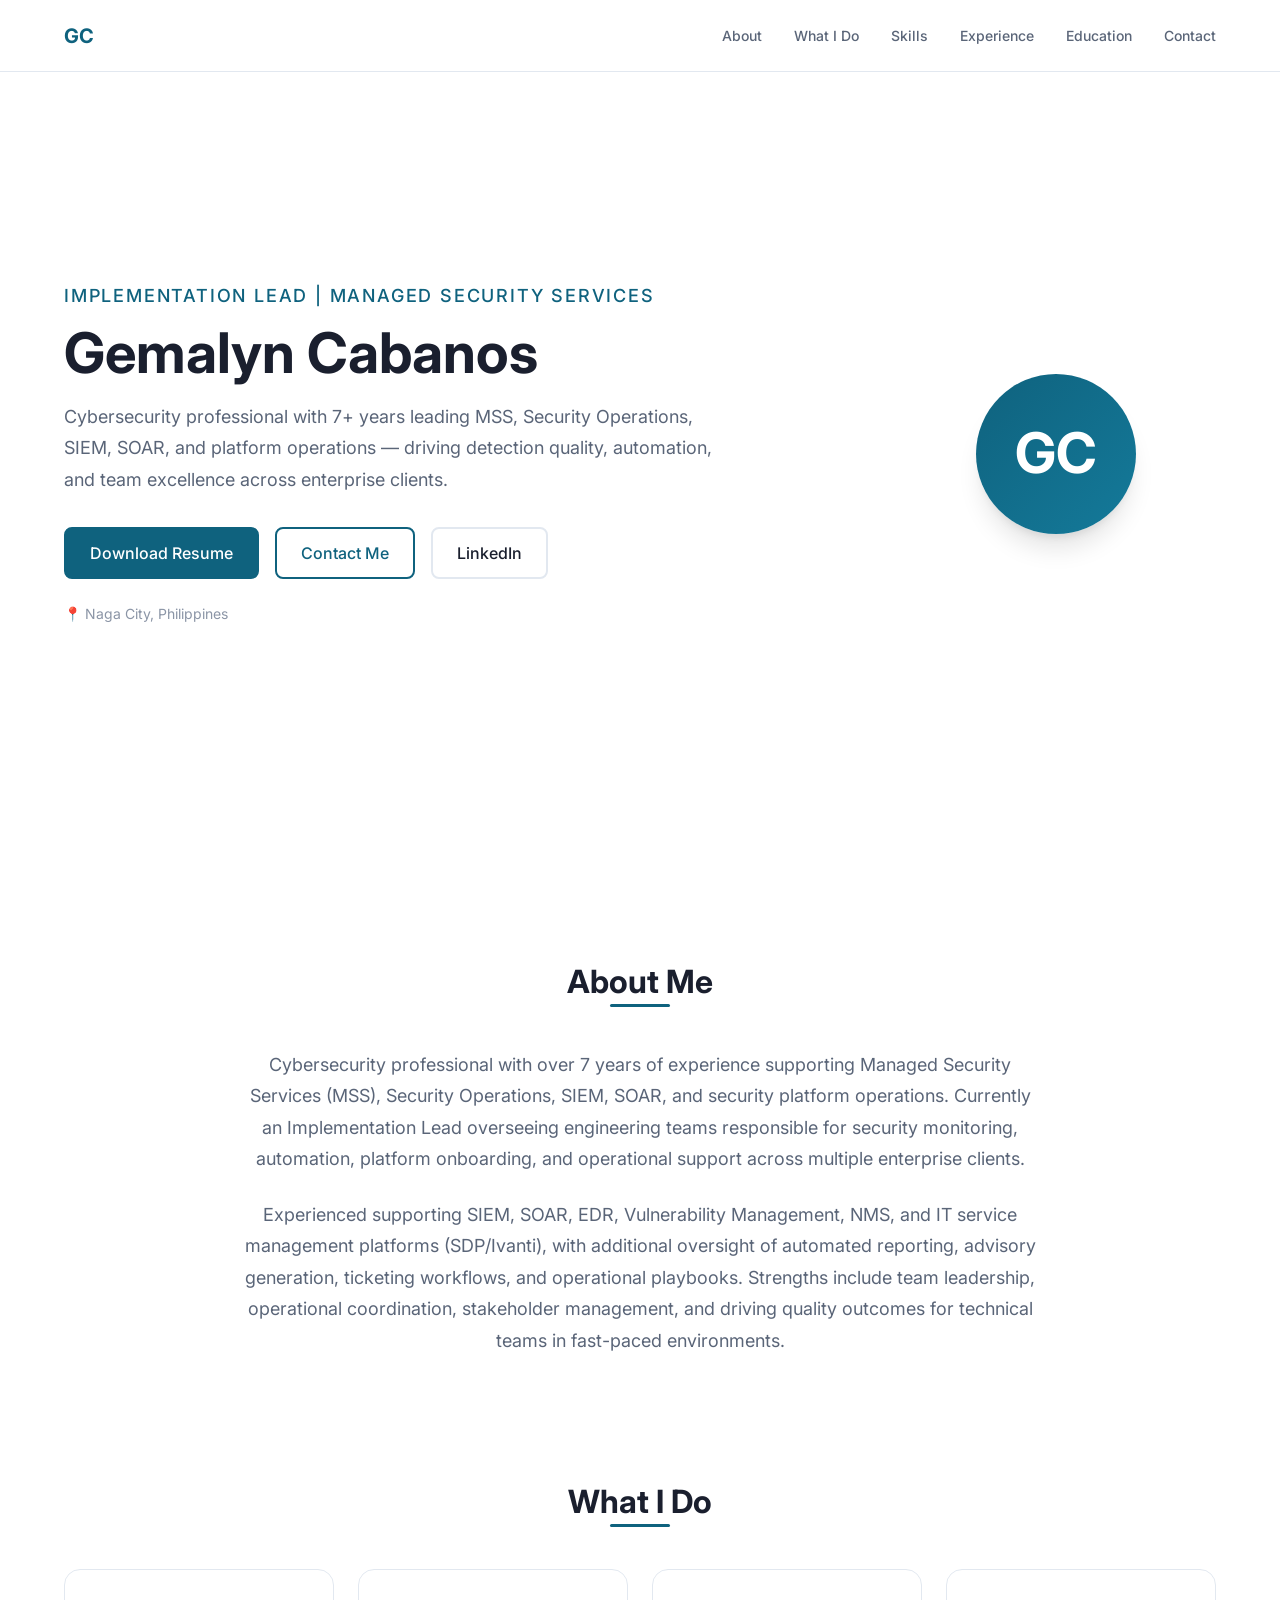
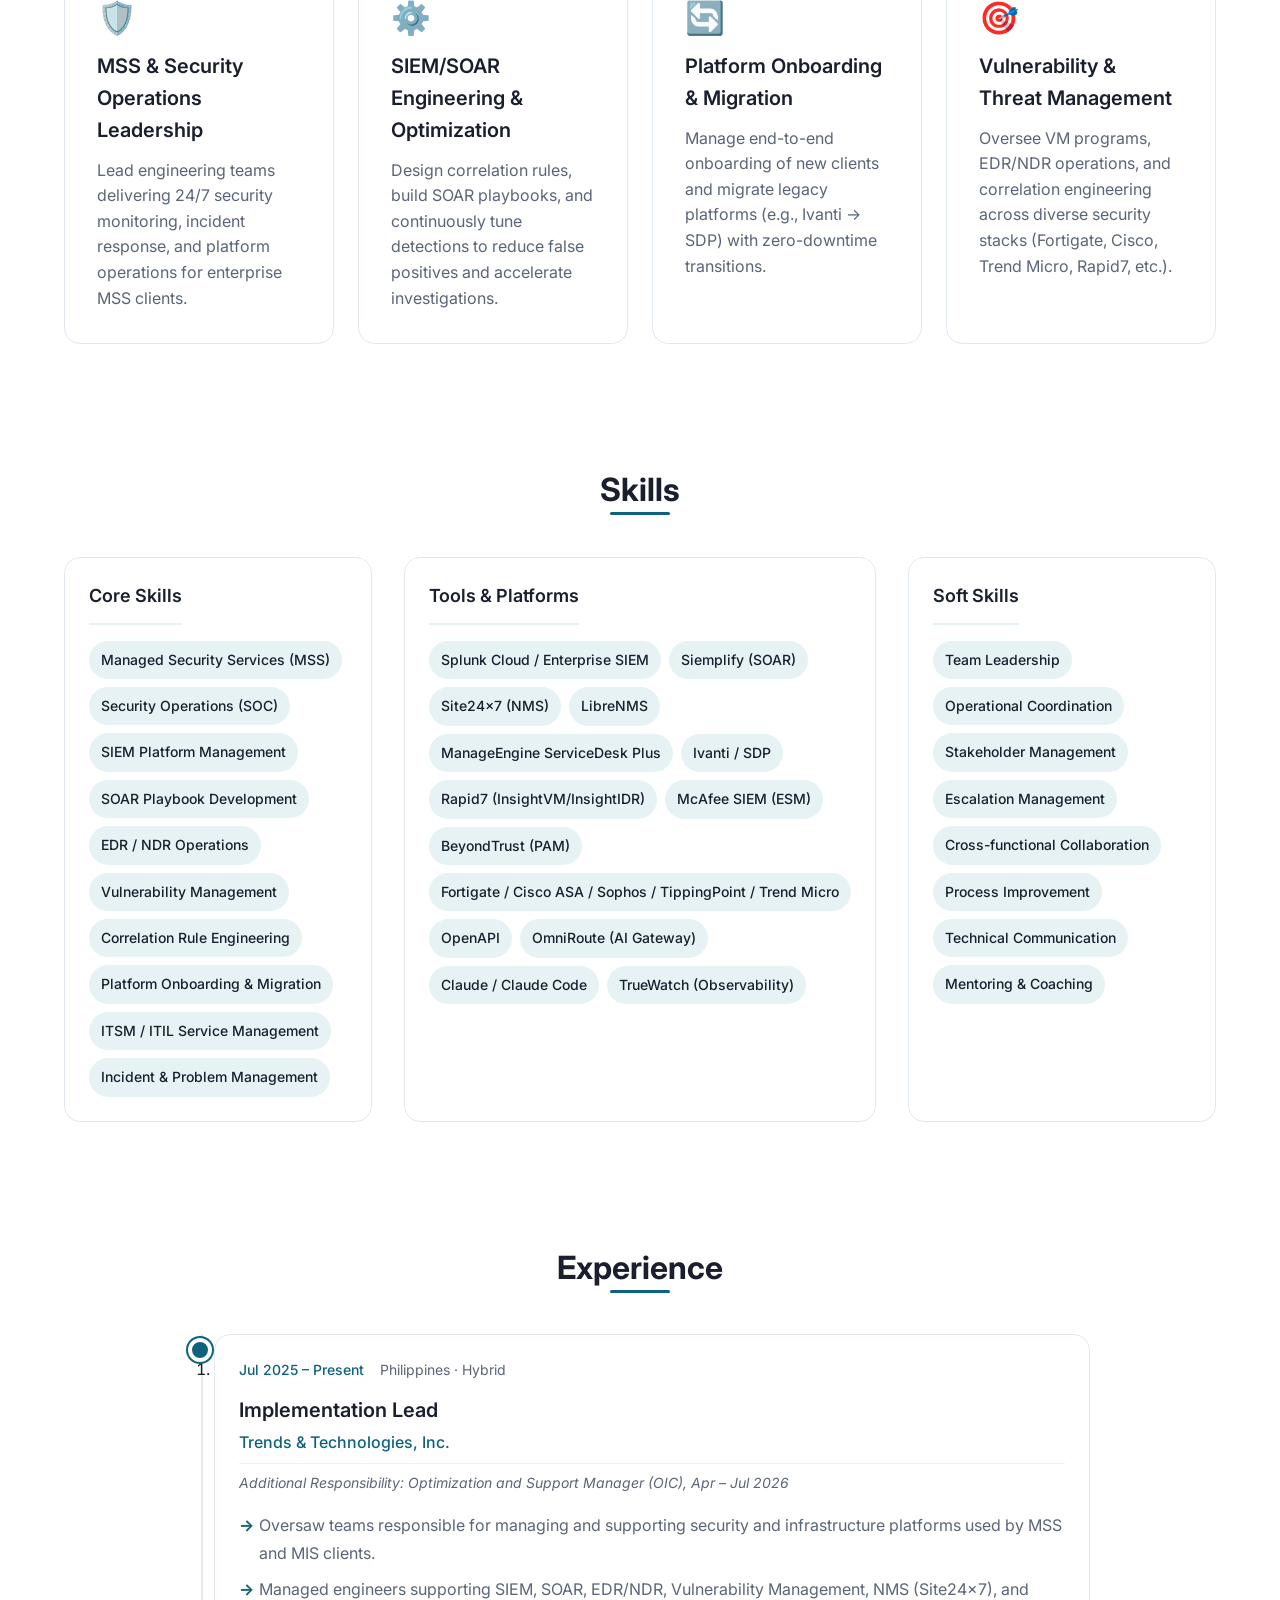
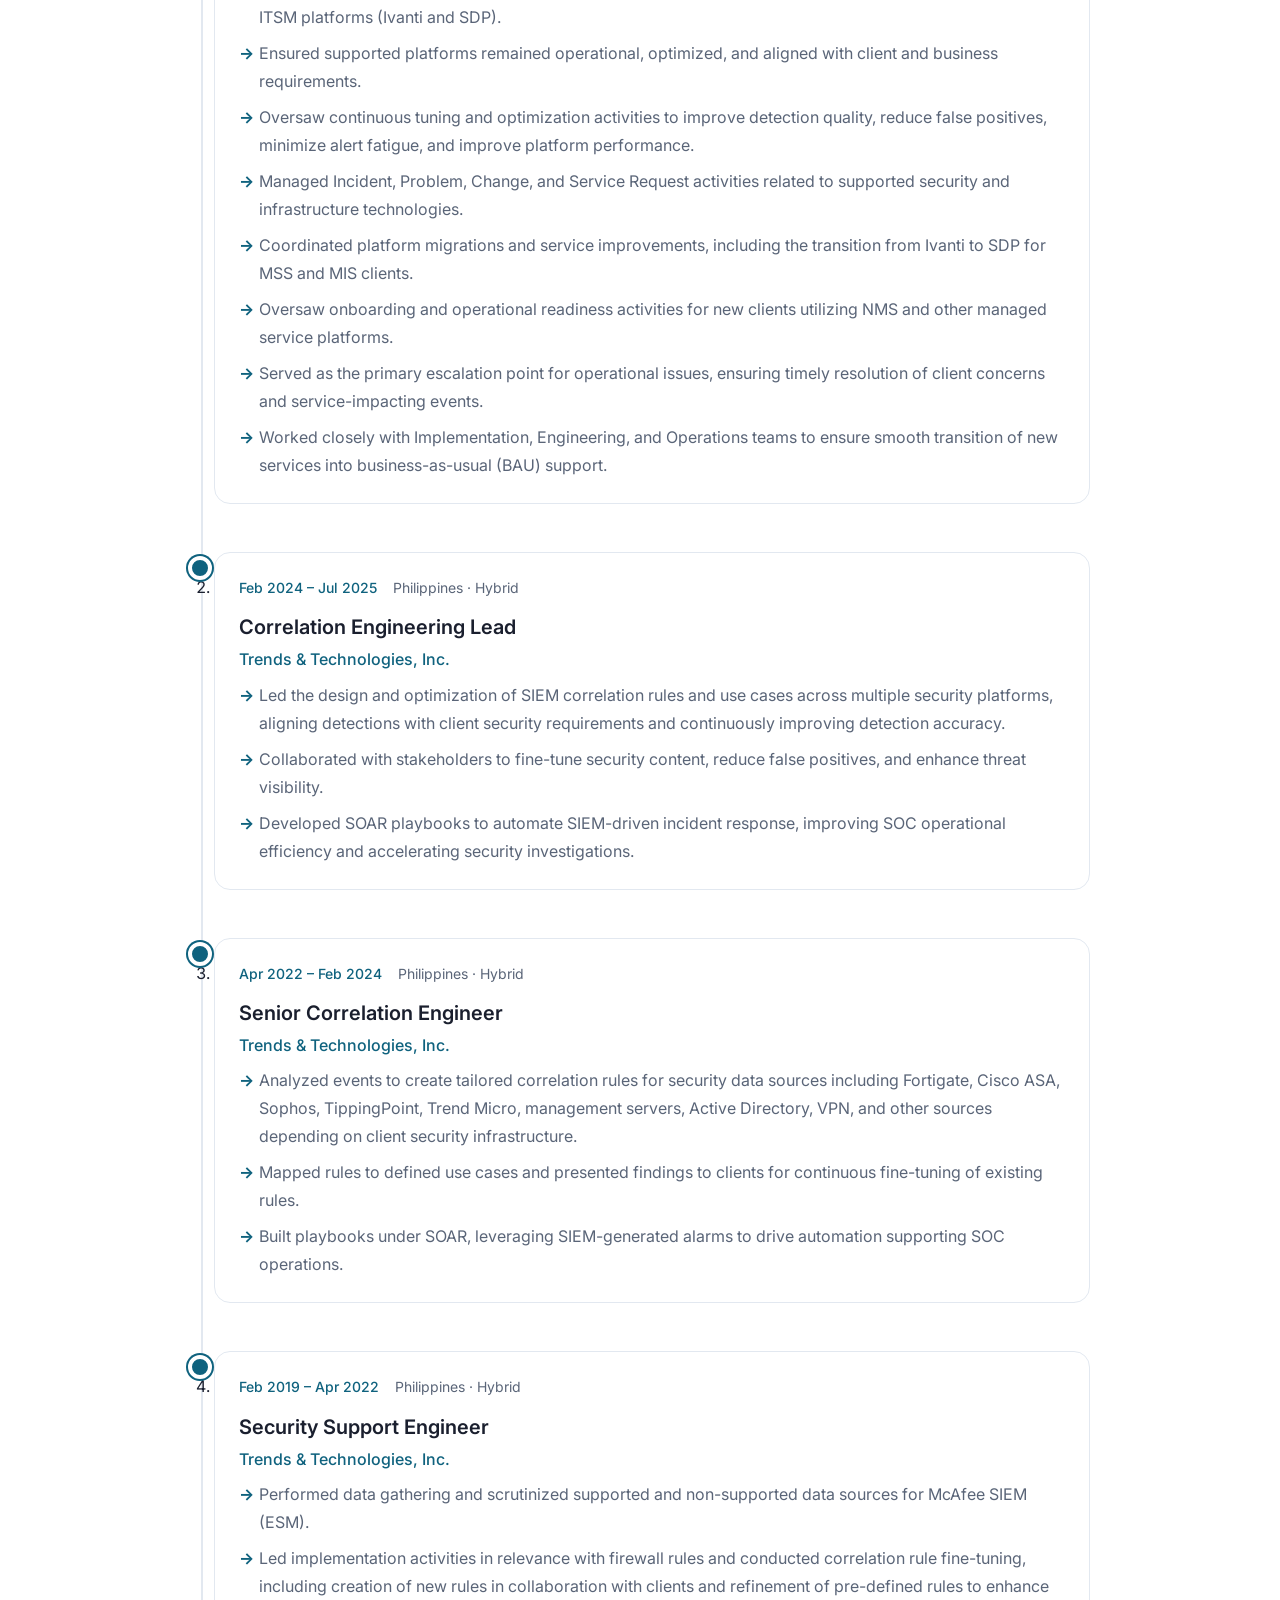
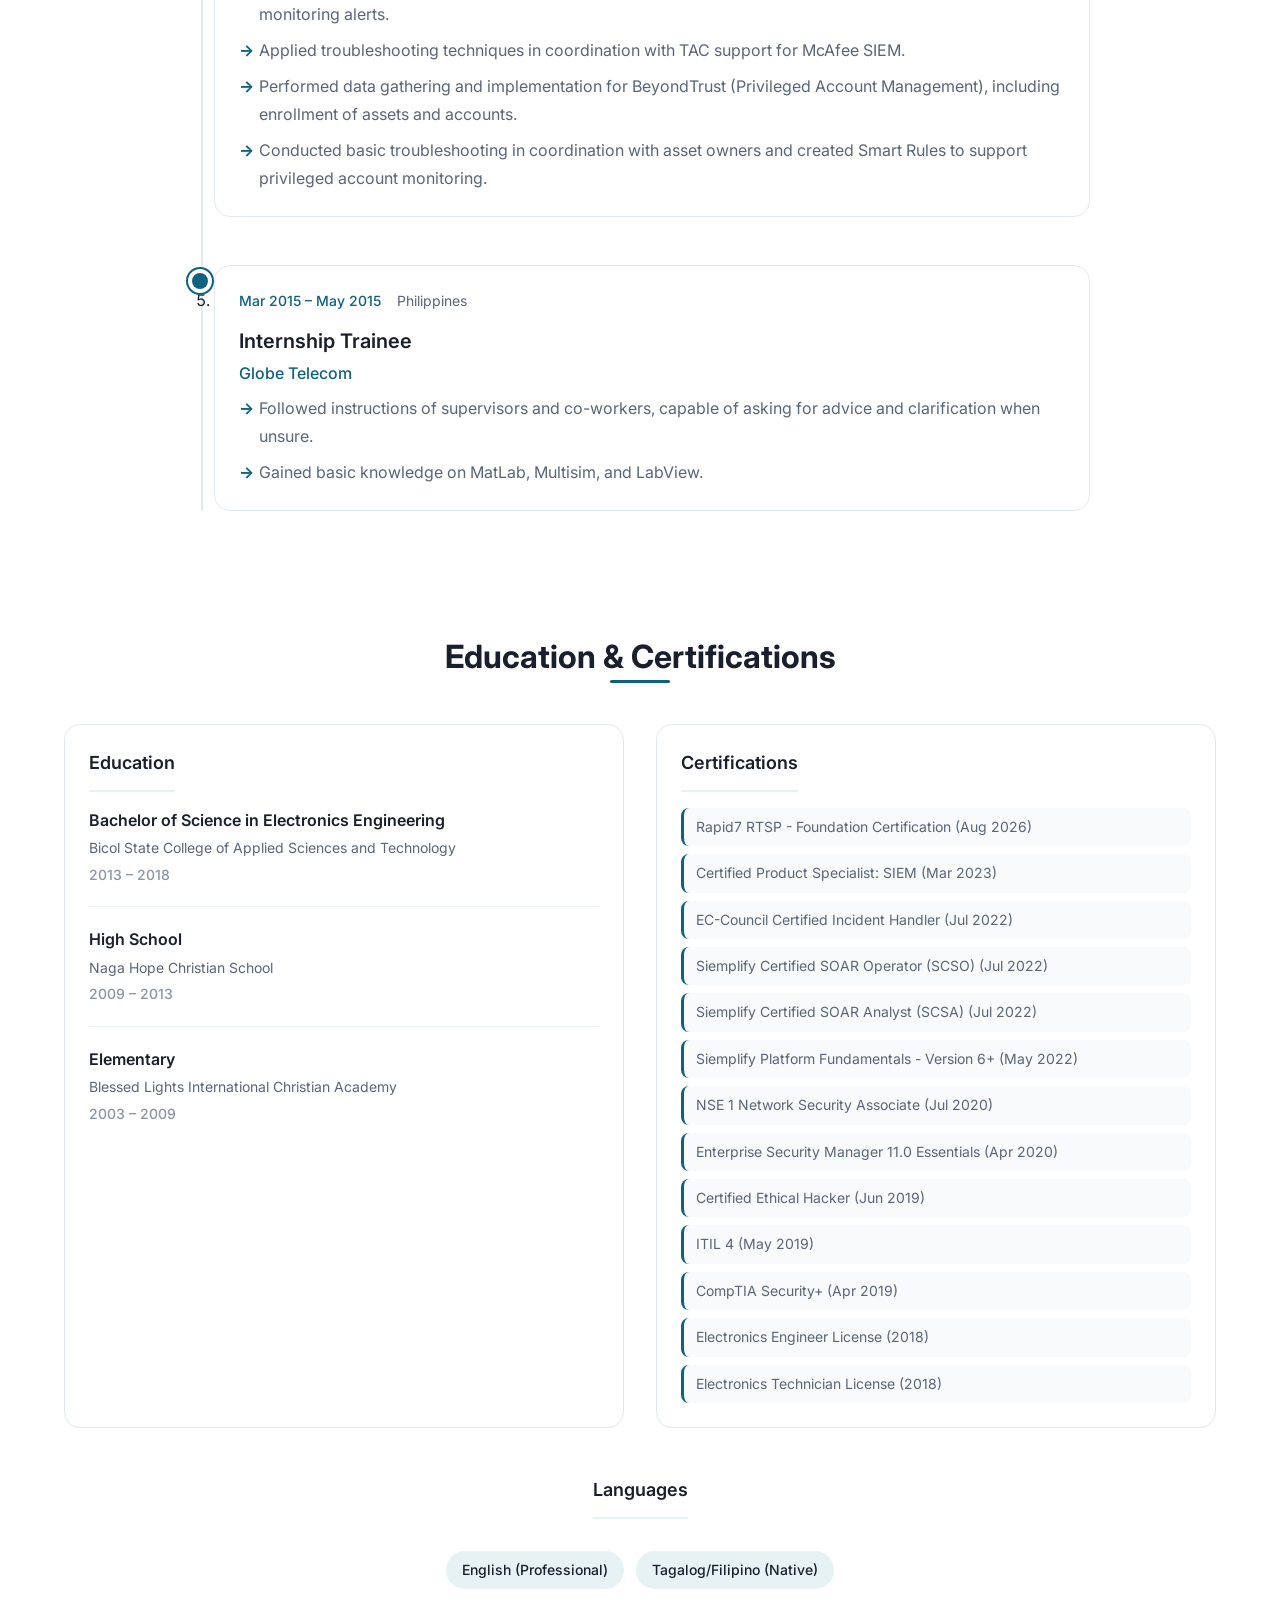
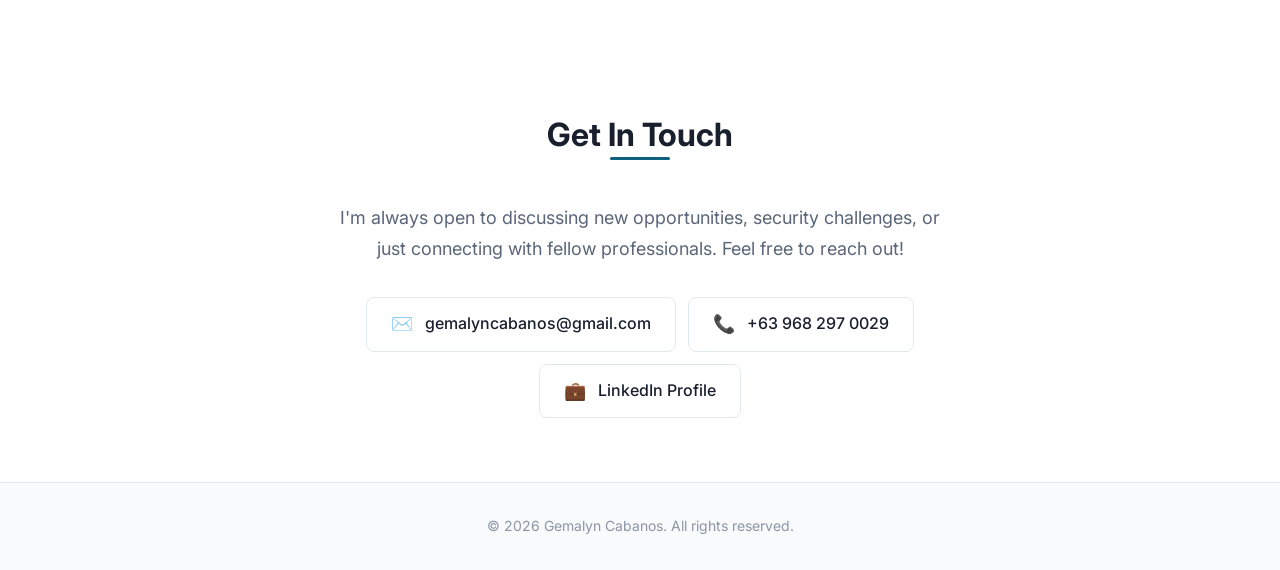
==== index.html @ 7959380b "Initial portfolio commit" ====
<!DOCTYPE html>
<html lang="en">
<head>
  <meta charset="UTF-8">
  <meta name="viewport" content="width=device-width, initial-scale=1.0">
  <meta name="description" content="Cybersecurity professional with 7+ years leading MSS, Security Operations, SIEM, SOAR, and platform operations — driving detection quality, automation, and team excellence across enterprise clients.">
  <meta name="author" content="Gemalyn Cabanos">

  <!-- Open Graph / Social Sharing -->
  <meta property="og:type" content="website">
  <meta property="og:title" content="Gemalyn Cabanos — Implementation Lead | Managed Security Services">
  <meta property="og:description" content="Cybersecurity professional with 7+ years leading MSS, Security Operations, SIEM, SOAR, and platform operations.">
  <meta property="og:image" content="assets/og-image.svg">
  <meta property="og:url" content="https://gemcabanos.github.io/">

  <!-- Twitter Card -->
  <meta name="twitter:card" content="summary_large_image">
  <meta name="twitter:title" content="Gemalyn Cabanos — Implementation Lead | Managed Security Services">
  <meta name="twitter:description" content="Cybersecurity professional with 7+ years leading MSS, Security Operations, SIEM, SOAR, and platform operations.">
  <meta name="twitter:image" content="assets/og-image.svg">

  <title>Gemalyn Cabanos — Implementation Lead | Managed Security Services</title>
  <link rel="preconnect" href="https://fonts.googleapis.com">
  <link rel="preconnect" href="https://fonts.gstatic.com" crossorigin>
  <link href="https://fonts.googleapis.com/css2?family=Inter:wght@400;500;600;700&display=swap" rel="stylesheet">
  <link rel="stylesheet" href="css/styles.css">
  <link rel="icon" type="image/svg+xml" href="assets/favicon.svg">
</head>
<body>
  <!-- Skip to main content for accessibility -->
  <a href="#main" class="skip-link">Skip to main content</a>

  <!-- Header / Navigation -->
  <header class="header" role="banner">
    <nav class="nav container" aria-label="Main navigation">
      <a href="#" class="nav__logo" aria-label="Gemalyn Cabanos - Home">GC</a>
      <ul class="nav__list" role="list">
        <li><a href="#about" class="nav__link">About</a></li>
        <li><a href="#what-i-do" class="nav__link">What I Do</a></li>
        <li><a href="#skills" class="nav__link">Skills</a></li>
        <li><a href="#experience" class="nav__link">Experience</a></li>
        <li><a href="#education" class="nav__link">Education</a></li>
        <li><a href="#contact" class="nav__link">Contact</a></li>
      </ul>
      <button class="nav__toggle" aria-expanded="false" aria-controls="nav-menu" aria-label="Toggle navigation menu">
        <span class="nav__toggle-icon" aria-hidden="true"></span>
      </button>
    </nav>
  </header>

  <!-- Main Content -->
  <main id="main" role="main">
    <!-- Hero Section -->
    <section class="hero" aria-labelledby="hero-heading">
      <div class="container hero__content">
        <div class="hero__text">
          <p class="hero__eyebrow">Implementation Lead | Managed Security Services</p>
          <h1 id="hero-heading" class="hero__title">Gemalyn Cabanos</h1>
          <p class="hero__pitch">Cybersecurity professional with 7+ years leading MSS, Security Operations, SIEM, SOAR, and platform operations — driving detection quality, automation, and team excellence across enterprise clients.</p>
          <div class="hero__actions">
            <a href="assets/resume.pdf" class="btn btn--primary" download>Download Resume</a>
            <a href="#contact" class="btn btn--secondary">Contact Me</a>
            <a href="https://www.linkedin.com/in/gemcabanos" class="btn btn--ghost" target="_blank" rel="noopener noreferrer">LinkedIn</a>
          </div>
          <p class="hero__location" aria-label="Location">📍 Naga City, Philippines</p>
        </div>
        <div class="hero__avatar" aria-hidden="true">
          <div class="avatar" role="img" aria-label="Gemalyn Cabanos">GC</div>
        </div>
      </div>
    </section>

    <!-- About Section -->
    <section id="about" class="section about" aria-labelledby="about-heading">
      <div class="container">
        <header class="section__header">
          <h2 id="about-heading" class="section__title">About Me</h2>
        </header>
        <div class="about__content">
          <p class="about__text">Cybersecurity professional with over 7 years of experience supporting Managed Security Services (MSS), Security Operations, SIEM, SOAR, and security platform operations. Currently an Implementation Lead overseeing engineering teams responsible for security monitoring, automation, platform onboarding, and operational support across multiple enterprise clients.</p>
          <p class="about__text">Experienced supporting SIEM, SOAR, EDR, Vulnerability Management, NMS, and IT service management platforms (SDP/Ivanti), with additional oversight of automated reporting, advisory generation, ticketing workflows, and operational playbooks. Strengths include team leadership, operational coordination, stakeholder management, and driving quality outcomes for technical teams in fast-paced environments.</p>
        </div>
      </div>
    </section>

    <!-- What I Do Section -->
    <section id="what-i-do" class="section what-i-do" aria-labelledby="what-i-do-heading">
      <div class="container">
        <header class="section__header">
          <h2 id="what-i-do-heading" class="section__title">What I Do</h2>
        </header>
        <div class="cards" role="list">
          <article class="card" role="listitem">
            <div class="card__icon" aria-hidden="true">🛡️</div>
            <h3 class="card__title">MSS & Security Operations Leadership</h3>
            <p class="card__description">Lead engineering teams delivering 24/7 security monitoring, incident response, and platform operations for enterprise MSS clients.</p>
          </article>
          <article class="card" role="listitem">
            <div class="card__icon" aria-hidden="true">⚙️</div>
            <h3 class="card__title">SIEM/SOAR Engineering & Optimization</h3>
            <p class="card__description">Design correlation rules, build SOAR playbooks, and continuously tune detections to reduce false positives and accelerate investigations.</p>
          </article>
          <article class="card" role="listitem">
            <div class="card__icon" aria-hidden="true">🔄</div>
            <h3 class="card__title">Platform Onboarding & Migration</h3>
            <p class="card__description">Manage end-to-end onboarding of new clients and migrate legacy platforms (e.g., Ivanti → SDP) with zero-downtime transitions.</p>
          </article>
          <article class="card" role="listitem">
            <div class="card__icon" aria-hidden="true">🎯</div>
            <h3 class="card__title">Vulnerability & Threat Management</h3>
            <p class="card__description">Oversee VM programs, EDR/NDR operations, and correlation engineering across diverse security stacks (Fortigate, Cisco, Trend Micro, Rapid7, etc.).</p>
          </article>
        </div>
      </div>
    </section>

    <!-- Skills Section -->
    <section id="skills" class="section skills" aria-labelledby="skills-heading">
      <div class="container">
        <header class="section__header">
          <h2 id="skills-heading" class="section__title">Skills</h2>
        </header>
        <div class="skills__groups">
          <div class="skills__group">
            <h3 class="skills__group-title">Core Skills</h3>
            <ul class="skills__list" role="list">
              <li>Managed Security Services (MSS)</li>
              <li>Security Operations (SOC)</li>
              <li>SIEM Platform Management</li>
              <li>SOAR Playbook Development</li>
              <li>EDR / NDR Operations</li>
              <li>Vulnerability Management</li>
              <li>Correlation Rule Engineering</li>
              <li>Platform Onboarding & Migration</li>
              <li>ITSM / ITIL Service Management</li>
              <li>Incident & Problem Management</li>
            </ul>
          </div>
          <div class="skills__group">
            <h3 class="skills__group-title">Tools & Platforms</h3>
            <ul class="skills__list" role="list">
              <li>Splunk Cloud / Enterprise SIEM</li>
              <li>Siemplify (SOAR)</li>
              <li>Site24x7 (NMS)</li>
              <li>LibreNMS</li>
              <li>ManageEngine ServiceDesk Plus</li>
              <li>Ivanti / SDP</li>
              <li>Rapid7 (InsightVM/InsightIDR)</li>
              <li>McAfee SIEM (ESM)</li>
              <li>BeyondTrust (PAM)</li>
              <li>Fortigate / Cisco ASA / Sophos / TippingPoint / Trend Micro</li>
              <li>OpenAPI</li>
              <li>OmniRoute (AI Gateway)</li>
              <li>Claude / Claude Code</li>
              <li>TrueWatch (Observability)</li>
            </ul>
          </div>
          <div class="skills__group">
            <h3 class="skills__group-title">Soft Skills</h3>
            <ul class="skills__list" role="list">
              <li>Team Leadership</li>
              <li>Operational Coordination</li>
              <li>Stakeholder Management</li>
              <li>Escalation Management</li>
              <li>Cross-functional Collaboration</li>
              <li>Process Improvement</li>
              <li>Technical Communication</li>
              <li>Mentoring & Coaching</li>
            </ul>
          </div>
        </div>
      </div>
    </section>

    <!-- Experience Section -->
    <section id="experience" class="section experience" aria-labelledby="experience-heading">
      <div class="container">
        <header class="section__header">
          <h2 id="experience-heading" class="section__title">Experience</h2>
        </header>
        <ol class="timeline" role="list">
          <li class="timeline__item">
            <div class="timeline__marker" aria-hidden="true"></div>
            <div class="timeline__content">
              <div class="timeline__meta">
                <time class="timeline__dates" datetime="2025-07">Jul 2025 – Present</time>
                <span class="timeline__location">Philippines · Hybrid</span>
              </div>
              <h3 class="timeline__title">Implementation Lead</h3>
              <p class="timeline__company">Trends & Technologies, Inc.</p>
              <p class="timeline__additional">Additional Responsibility: Optimization and Support Manager (OIC), Apr – Jul 2026</p>
              <ul class="timeline__bullets" role="list">
                <li>Oversaw teams responsible for managing and supporting security and infrastructure platforms used by MSS and MIS clients.</li>
                <li>Managed engineers supporting SIEM, SOAR, EDR/NDR, Vulnerability Management, NMS (Site24x7), and ITSM platforms (Ivanti and SDP).</li>
                <li>Ensured supported platforms remained operational, optimized, and aligned with client and business requirements.</li>
                <li>Oversaw continuous tuning and optimization activities to improve detection quality, reduce false positives, minimize alert fatigue, and improve platform performance.</li>
                <li>Managed Incident, Problem, Change, and Service Request activities related to supported security and infrastructure technologies.</li>
                <li>Coordinated platform migrations and service improvements, including the transition from Ivanti to SDP for MSS and MIS clients.</li>
                <li>Oversaw onboarding and operational readiness activities for new clients utilizing NMS and other managed service platforms.</li>
                <li>Served as the primary escalation point for operational issues, ensuring timely resolution of client concerns and service-impacting events.</li>
                <li>Worked closely with Implementation, Engineering, and Operations teams to ensure smooth transition of new services into business-as-usual (BAU) support.</li>
              </ul>
            </div>
          </li>
          <li class="timeline__item">
            <div class="timeline__marker" aria-hidden="true"></div>
            <div class="timeline__content">
              <div class="timeline__meta">
                <time class="timeline__dates" datetime="2024-02">Feb 2024 – Jul 2025</time>
                <span class="timeline__location">Philippines · Hybrid</span>
              </div>
              <h3 class="timeline__title">Correlation Engineering Lead</h3>
              <p class="timeline__company">Trends & Technologies, Inc.</p>
              <ul class="timeline__bullets" role="list">
                <li>Led the design and optimization of SIEM correlation rules and use cases across multiple security platforms, aligning detections with client security requirements and continuously improving detection accuracy.</li>
                <li>Collaborated with stakeholders to fine-tune security content, reduce false positives, and enhance threat visibility.</li>
                <li>Developed SOAR playbooks to automate SIEM-driven incident response, improving SOC operational efficiency and accelerating security investigations.</li>
              </ul>
            </div>
          </li>
          <li class="timeline__item">
            <div class="timeline__marker" aria-hidden="true"></div>
            <div class="timeline__content">
              <div class="timeline__meta">
                <time class="timeline__dates" datetime="2022-04">Apr 2022 – Feb 2024</time>
                <span class="timeline__location">Philippines · Hybrid</span>
              </div>
              <h3 class="timeline__title">Senior Correlation Engineer</h3>
              <p class="timeline__company">Trends & Technologies, Inc.</p>
              <ul class="timeline__bullets" role="list">
                <li>Analyzed events to create tailored correlation rules for security data sources including Fortigate, Cisco ASA, Sophos, TippingPoint, Trend Micro, management servers, Active Directory, VPN, and other sources depending on client security infrastructure.</li>
                <li>Mapped rules to defined use cases and presented findings to clients for continuous fine-tuning of existing rules.</li>
                <li>Built playbooks under SOAR, leveraging SIEM-generated alarms to drive automation supporting SOC operations.</li>
              </ul>
            </div>
          </li>
          <li class="timeline__item">
            <div class="timeline__marker" aria-hidden="true"></div>
            <div class="timeline__content">
              <div class="timeline__meta">
                <time class="timeline__dates" datetime="2019-02">Feb 2019 – Apr 2022</time>
                <span class="timeline__location">Philippines · Hybrid</span>
              </div>
              <h3 class="timeline__title">Security Support Engineer</h3>
              <p class="timeline__company">Trends & Technologies, Inc.</p>
              <ul class="timeline__bullets" role="list">
                <li>Performed data gathering and scrutinized supported and non-supported data sources for McAfee SIEM (ESM).</li>
                <li>Led implementation activities in relevance with firewall rules and conducted correlation rule fine-tuning, including creation of new rules in collaboration with clients and refinement of pre-defined rules to enhance monitoring alerts.</li>
                <li>Applied troubleshooting techniques in coordination with TAC support for McAfee SIEM.</li>
                <li>Performed data gathering and implementation for BeyondTrust (Privileged Account Management), including enrollment of assets and accounts.</li>
                <li>Conducted basic troubleshooting in coordination with asset owners and created Smart Rules to support privileged account monitoring.</li>
              </ul>
            </div>
          </li>
          <li class="timeline__item">
            <div class="timeline__marker" aria-hidden="true"></div>
            <div class="timeline__content">
              <div class="timeline__meta">
                <time class="timeline__dates" datetime="2015-03">Mar 2015 – May 2015</time>
                <span class="timeline__location">Philippines</span>
              </div>
              <h3 class="timeline__title">Internship Trainee</h3>
              <p class="timeline__company">Globe Telecom</p>
              <ul class="timeline__bullets" role="list">
                <li>Followed instructions of supervisors and co-workers, capable of asking for advice and clarification when unsure.</li>
                <li>Gained basic knowledge on MatLab, Multisim, and LabView.</li>
              </ul>
            </div>
          </li>
        </ol>
      </div>
    </section>

    <!-- Education & Certifications Section -->
    <section id="education" class="section education" aria-labelledby="education-heading">
      <div class="container">
        <header class="section__header">
          <h2 id="education-heading" class="section__title">Education & Certifications</h2>
        </header>
        <div class="education__grid">
          <div class="education__column">
            <h3 class="education__subtitle">Education</h3>
            <dl class="education__list" role="list">
              <div class="education__item">
                <dt class="education__degree">Bachelor of Science in Electronics Engineering</dt>
                <dd class="education__school">Bicol State College of Applied Sciences and Technology</dd>
                <dd class="education__year">2013 – 2018</dd>
              </div>
              <div class="education__item">
                <dt class="education__degree">High School</dt>
                <dd class="education__school">Naga Hope Christian School</dd>
                <dd class="education__year">2009 – 2013</dd>
              </div>
              <div class="education__item">
                <dt class="education__degree">Elementary</dt>
                <dd class="education__school">Blessed Lights International Christian Academy</dd>
                <dd class="education__year">2003 – 2009</dd>
              </div>
            </dl>
          </div>
          <div class="education__column">
            <h3 class="education__subtitle">Certifications</h3>
            <ul class="certifications__list" role="list">
              <li>Rapid7 RTSP - Foundation Certification (Aug 2026)</li>
              <li>Certified Product Specialist: SIEM (Mar 2023)</li>
              <li>EC-Council Certified Incident Handler (Jul 2022)</li>
              <li>Siemplify Certified SOAR Operator (SCSO) (Jul 2022)</li>
              <li>Siemplify Certified SOAR Analyst (SCSA) (Jul 2022)</li>
              <li>Siemplify Platform Fundamentals - Version 6+ (May 2022)</li>
              <li>NSE 1 Network Security Associate (Jul 2020)</li>
              <li>Enterprise Security Manager 11.0 Essentials (Apr 2020)</li>
              <li>Certified Ethical Hacker (Jun 2019)</li>
              <li>ITIL 4 (May 2019)</li>
              <li>CompTIA Security+ (Apr 2019)</li>
              <li>Electronics Engineer License (2018)</li>
              <li>Electronics Technician License (2018)</li>
            </ul>
          </div>
        </div>
        <div class="languages">
          <h3 class="education__subtitle">Languages</h3>
          <ul class="languages__list" role="list">
            <li>English (Professional)</li>
            <li>Tagalog/Filipino (Native)</li>
          </ul>
        </div>
      </div>
    </section>

    <!-- Contact Section -->
    <section id="contact" class="section contact" aria-labelledby="contact-heading">
      <div class="container">
        <header class="section__header">
          <h2 id="contact-heading" class="section__title">Get In Touch</h2>
        </header>
        <div class="contact__content">
          <p class="contact__text">I'm always open to discussing new opportunities, security challenges, or just connecting with fellow professionals. Feel free to reach out!</p>
          <div class="contact__links">
            <a href="mailto:gemalyncabanos@gmail.com" class="contact__link">
              <span class="contact__icon" aria-hidden="true">✉️</span>
              <span>gemalyncabanos@gmail.com</span>
            </a>
            <a href="tel:+639682970029" class="contact__link">
              <span class="contact__icon" aria-hidden="true">📞</span>
              <span>+63 968 297 0029</span>
            </a>
            <a href="https://www.linkedin.com/in/gemcabanos" class="contact__link" target="_blank" rel="noopener noreferrer">
              <span class="contact__icon" aria-hidden="true">💼</span>
              <span>LinkedIn Profile</span>
            </a>
          </div>
        </div>
      </div>
    </section>
  </main>

  <!-- Footer -->
  <footer class="footer" role="contentinfo">
    <div class="container">
      <p class="footer__text">&copy; <span id="year"></span> Gemalyn Cabanos. All rights reserved.</p>
    </div>
  </footer>

  <script src="js/main.js"></script>
</body>
</html>
---- css/styles.css ----
/* ==========================================================================
   Gemalyn Cabanos — Personal Portfolio Website
   CSS Styles
   ========================================================================== */

/* --------------------------------------------------------------------------
   CSS Custom Properties (Design Tokens)
   -------------------------------------------------------------------------- */
:root {
  /* Colors - Deep Teal / Indigo Theme */
  --color-primary: #0f627e;
  --color-primary-dark: #0a4d5e;
  --color-primary-light: #147a9a;
  --color-primary-soft: #e6f2f4;

  --color-text: #1a1f2e;
  --color-text-light: #5a6578;
  --color-text-lighter: #8b95a6;

  --color-background: #ffffff;
  --color-background-alt: #f8fafb;
  --color-background-card: #ffffff;

  --color-border: #e2e8f0;
  --color-border-light: #edf2f7;

  --color-focus: #0f627e;
  --color-error: #c53030;

  /* Typography */
  --font-family: 'Inter', -apple-system, BlinkMacSystemFont, 'Segoe UI', Roboto, Oxygen, Ubuntu, sans-serif;
  --font-size-xs: 0.75rem;    /* 12px */
  --font-size-sm: 0.875rem;   /* 14px */
  --font-size-base: 1rem;     /* 16px */
  --font-size-lg: 1.125rem;   /* 18px */
  --font-size-xl: 1.25rem;    /* 20px */
  --font-size-2xl: 1.5rem;    /* 24px */
  --font-size-3xl: 2rem;      /* 32px */
  --font-size-4xl: 2.5rem;    /* 40px */
  --font-size-5xl: 3.5rem;    /* 56px */

  --font-weight-normal: 400;
  --font-weight-medium: 500;
  --font-weight-semibold: 600;
  --font-weight-bold: 700;

  --line-height-tight: 1.1;
  --line-height-snug: 1.375;
  --line-height-normal: 1.6;
  --line-height-relaxed: 1.75;

  /* Spacing */
  --space-1: 0.25rem;   /* 4px */
  --space-2: 0.5rem;    /* 8px */
  --space-3: 0.75rem;   /* 12px */
  --space-4: 1rem;      /* 16px */
  --space-5: 1.25rem;   /* 20px */
  --space-6: 1.5rem;    /* 24px */
  --space-8: 2rem;      /* 32px */
  --space-10: 2.5rem;   /* 40px */
  --space-12: 3rem;     /* 48px */
  --space-16: 4rem;     /* 64px */
  --space-20: 5rem;     /* 80px */

  /* Border Radius */
  --radius-sm: 0.25rem;
  --radius-md: 0.5rem;
  --radius-lg: 0.75rem;
  --radius-xl: 1rem;
  --radius-full: 9999px;

  /* Shadows */
  --shadow-sm: 0 1px 2px 0 rgba(0, 0, 0, 0.05);
  --shadow-md: 0 4px 6px -1px rgba(0, 0, 0, 0.1), 0 2px 4px -2px rgba(0, 0, 0, 0.1);
  --shadow-lg: 0 10px 15px -3px rgba(0, 0, 0, 0.1), 0 4px 6px -4px rgba(0, 0, 0, 0.1);
  --shadow-xl: 0 20px 25px -5px rgba(0, 0, 0, 0.1), 0 8px 10px -6px rgba(0, 0, 0, 0.1);

  /* Transitions */
  --transition-fast: 150ms ease;
  --transition-normal: 250ms ease;
  --transition-slow: 350ms ease;

  /* Container */
  --container-max: 1200px;
  --container-padding: var(--space-6);

  /* Header Height */
  --header-height: 72px;
}

/* Dark Mode */
@media (prefers-color-scheme: dark) {
  :root {
    --color-primary: #14b8d4;
    --color-primary-dark: #0ea5bd;
    --color-primary-light: #2fd5ec;
    --color-primary-soft: #0f2a33;

    --color-text: #f1f5f9;
    --color-text-light: #94a3b8;
    --color-text-lighter: #64748b;

    --color-background: #0f172a;
    --color-background-alt: #1e293b;
    --color-background-card: #1e293b;

    --color-border: #334155;
    --color-border-light: #1e293b;

    --color-focus: #14b8d4;
  }
}

/* --------------------------------------------------------------------------
   Reset & Base Styles
   -------------------------------------------------------------------------- */
*,
*::before,
*::after {
  box-sizing: border-box;
  margin: 0;
  padding: 0;
}

html {
  scroll-behavior: smooth;
  -webkit-text-size-adjust: 100%;
}

@media (prefers-reduced-motion: reduce) {
  html {
    scroll-behavior: auto;
  }

  *,
  *::before,
  *::after {
    animation-duration: 0.01ms !important;
    animation-iteration-count: 1 !important;
    transition-duration: 0.01ms !important;
    scroll-behavior: auto !important;
  }
}

body {
  font-family: var(--font-family);
  font-size: var(--font-size-base);
  line-height: var(--line-height-normal);
  color: var(--color-text);
  background-color: var(--color-background);
  -webkit-font-smoothing: antialiased;
  -moz-osx-font-smoothing: grayscale;
}

img {
  max-width: 100%;
  height: auto;
  display: block;
}

a {
  color: var(--color-primary);
  text-decoration: none;
  transition: color var(--transition-fast);
}

a:hover {
  color: var(--color-primary-dark);
}

a:focus-visible {
  outline: 2px solid var(--color-focus);
  outline-offset: 2px;
  border-radius: var(--radius-sm);
}

/* Skip Link */
.skip-link {
  position: absolute;
  top: -100%;
  left: var(--space-4);
  padding: var(--space-2) var(--space-4);
  background: var(--color-primary);
  color: #fff;
  font-weight: var(--font-weight-medium);
  border-radius: var(--radius-md);
  z-index: 10000;
  transition: top var(--transition-fast);
}

.skip-link:focus {
  top: var(--space-4);
}

/* Container */
.container {
  width: 100%;
  max-width: var(--container-max);
  margin: 0 auto;
  padding: 0 var(--container-padding);
}

/* Section Base */
.section {
  padding: var(--space-16) 0;
}

.section__header {
  text-align: center;
  margin-bottom: var(--space-12);
}

.section__title {
  font-size: var(--font-size-3xl);
  font-weight: var(--font-weight-bold);
  line-height: var(--line-height-tight);
  color: var(--color-text);
  position: relative;
  display: inline-block;
}

.section__title::after {
  content: '';
  position: absolute;
  bottom: -8px;
  left: 50%;
  transform: translateX(-50%);
  width: 60px;
  height: 3px;
  background: var(--color-primary);
  border-radius: var(--radius-full);
}

/* Buttons */
.btn {
  display: inline-flex;
  align-items: center;
  justify-content: center;
  gap: var(--space-2);
  padding: var(--space-3) var(--space-6);
  font-size: var(--font-size-base);
  font-weight: var(--font-weight-medium);
  line-height: 1.5;
  border-radius: var(--radius-md);
  border: 2px solid transparent;
  cursor: pointer;
  transition: all var(--transition-fast);
  white-space: nowrap;
}

.btn:focus-visible {
  outline: 2px solid var(--color-focus);
  outline-offset: 2px;
}

.btn--primary {
  background: var(--color-primary);
  color: #fff;
  border-color: var(--color-primary);
}

.btn--primary:hover {
  background: var(--color-primary-dark);
  border-color: var(--color-primary-dark);
  color: #fff;
}

.btn--secondary {
  background: transparent;
  color: var(--color-primary);
  border-color: var(--color-primary);
}

.btn--secondary:hover {
  background: var(--color-primary-soft);
  color: var(--color-primary-dark);
}

.btn--ghost {
  background: transparent;
  color: var(--color-text);
  border-color: var(--color-border);
}

.btn--ghost:hover {
  background: var(--color-background-alt);
  border-color: var(--color-text-light);
  color: var(--color-text);
}

/* --------------------------------------------------------------------------
   Header / Navigation
   -------------------------------------------------------------------------- */
.header {
  position: fixed;
  top: 0;
  left: 0;
  right: 0;
  height: var(--header-height);
  background: rgba(255, 255, 255, 0.95);
  backdrop-filter: blur(8px);
  border-bottom: 1px solid var(--color-border);
  z-index: 1000;
}

@media (prefers-color-scheme: dark) {
  .header {
    background: rgba(15, 23, 42, 0.95);
  }
}

.nav {
  display: flex;
  align-items: center;
  justify-content: space-between;
  height: 100%;
}

.nav__logo {
  font-size: var(--font-size-xl);
  font-weight: var(--font-weight-bold);
  color: var(--color-primary);
  text-decoration: none;
}

.nav__logo:hover {
  color: var(--color-primary-dark);
}

.nav__list {
  display: flex;
  align-items: center;
  gap: var(--space-8);
  list-style: none;
}

.nav__link {
  font-size: var(--font-size-sm);
  font-weight: var(--font-weight-medium);
  color: var(--color-text-light);
  padding: var(--space-2) 0;
  position: relative;
  transition: color var(--transition-fast);
}

.nav__link::after {
  content: '';
  position: absolute;
  bottom: 0;
  left: 0;
  width: 0;
  height: 2px;
  background: var(--color-primary);
  transition: width var(--transition-normal);
}

.nav__link:hover,
.nav__link:focus-visible {
  color: var(--color-primary);
}

.nav__link:hover::after,
.nav__link:focus-visible::after {
  width: 100%;
}

.nav__toggle {
  display: none;
  width: 44px;
  height: 44px;
  background: transparent;
  border: none;
  cursor: pointer;
  padding: 0;
}

.nav__toggle-icon,
.nav__toggle-icon::before,
.nav__toggle-icon::after {
  display: block;
  width: 24px;
  height: 2px;
  background: var(--color-text);
  border-radius: var(--radius-full);
  transition: transform var(--transition-normal), background var(--transition-fast);
}

.nav__toggle-icon {
  position: relative;
  margin: auto;
}

.nav__toggle-icon::before,
.nav__toggle-icon::after {
  content: '';
  position: absolute;
  left: 0;
}

.nav__toggle-icon::before {
  top: -7px;
}

.nav__toggle-icon::after {
  bottom: -7px;
}

.nav__toggle[aria-expanded="true"] .nav__toggle-icon {
  background: transparent;
}

.nav__toggle[aria-expanded="true"] .nav__toggle-icon::before {
  transform: translateY(7px) rotate(45deg);
}

.nav__toggle[aria-expanded="true"] .nav__toggle-icon::after {
  transform: translateY(-7px) rotate(-45deg);
}

/* Mobile Navigation */
@media (max-width: 768px) {
  .nav__toggle {
    display: block;
    z-index: 1001;
  }

  .nav__list {
    position: fixed;
    top: 0;
    right: 0;
    bottom: 0;
    width: 280px;
    max-width: 85vw;
    flex-direction: column;
    align-items: flex-start;
    justify-content: center;
    gap: var(--space-6);
    padding: var(--space-8);
    background: var(--color-background);
    border-left: 1px solid var(--color-border);
    transform: translateX(100%);
    transition: transform var(--transition-normal);
    box-shadow: var(--shadow-xl);
  }

  .nav__list--open {
    transform: translateX(0);
  }

  .nav__link {
    font-size: var(--font-size-lg);
    padding: var(--space-3) 0;
  }
}

/* --------------------------------------------------------------------------
   Hero Section
   -------------------------------------------------------------------------- */
.hero {
  min-height: 100vh;
  display: flex;
  align-items: center;
  padding-top: var(--header-height);
  padding-bottom: var(--space-16);
}

.hero__content {
  display: grid;
  grid-template-columns: 1fr;
  gap: var(--space-12);
  align-items: center;
  text-align: center;
}

.hero__eyebrow {
  font-size: var(--font-size-lg);
  font-weight: var(--font-weight-medium);
  color: var(--color-primary);
  text-transform: uppercase;
  letter-spacing: 0.1em;
  margin-bottom: var(--space-3);
}

.hero__title {
  font-size: var(--font-size-4xl);
  font-weight: var(--font-weight-bold);
  line-height: var(--line-height-tight);
  color: var(--color-text);
  margin-bottom: var(--space-4);
}

.hero__pitch {
  font-size: var(--font-size-lg);
  line-height: var(--line-height-relaxed);
  color: var(--color-text-light);
  margin-bottom: var(--space-8);
  max-width: 60ch;
  margin-left: auto;
  margin-right: auto;
}

.hero__actions {
  display: flex;
  flex-wrap: wrap;
  gap: var(--space-4);
  justify-content: center;
  margin-bottom: var(--space-6);
}

.hero__location {
  font-size: var(--font-size-sm);
  color: var(--color-text-lighter);
  display: flex;
  align-items: center;
  justify-content: center;
  gap: var(--space-2);
}

.hero__avatar {
  display: flex;
  justify-content: center;
}

.avatar {
  width: 160px;
  height: 160px;
  border-radius: 50%;
  background: linear-gradient(135deg, var(--color-primary) 0%, var(--color-primary-light) 100%);
  display: flex;
  align-items: center;
  justify-content: center;
  font-size: var(--font-size-5xl);
  font-weight: var(--font-weight-bold);
  color: #fff;
  box-shadow: var(--shadow-xl);
}

@media (min-width: 768px) {
  .hero__content {
    grid-template-columns: 1fr 320px;
    text-align: left;
  }

  .hero__pitch {
    margin-left: 0;
    margin-right: 0;
  }

  .hero__actions {
    justify-content: flex-start;
  }

  .hero__location {
    justify-content: flex-start;
  }
}

@media (min-width: 1024px) {
  .hero__title {
    font-size: var(--font-size-5xl);
  }
}

/* --------------------------------------------------------------------------
   About Section
   -------------------------------------------------------------------------- */
.about__content {
  max-width: 800px;
  margin: 0 auto;
  text-align: center;
}

.about__text {
  font-size: var(--font-size-lg);
  line-height: var(--line-height-relaxed);
  color: var(--color-text-light);
  margin-bottom: var(--space-6);
}

.about__text:last-child {
  margin-bottom: 0;
}

/* --------------------------------------------------------------------------
   What I Do / Cards
   -------------------------------------------------------------------------- */
.cards {
  display: grid;
  grid-template-columns: 1fr;
  gap: var(--space-6);
}

.card {
  padding: var(--space-8);
  background: var(--color-background-card);
  border: 1px solid var(--color-border);
  border-radius: var(--radius-xl);
  transition: transform var(--transition-normal), box-shadow var(--transition-normal), border-color var(--transition-normal);
}

.card:hover {
  transform: translateY(-4px);
  box-shadow: var(--shadow-lg);
  border-color: var(--color-primary-soft);
}

.card__icon {
  font-size: var(--font-size-3xl);
  margin-bottom: var(--space-4);
  line-height: 1;
}

.card__title {
  font-size: var(--font-size-xl);
  font-weight: var(--font-weight-semibold);
  color: var(--color-text);
  margin-bottom: var(--space-3);
}

.card__description {
  font-size: var(--font-size-base);
  line-height: var(--line-height-normal);
  color: var(--color-text-light);
}

@media (min-width: 640px) {
  .cards {
    grid-template-columns: repeat(2, 1fr);
  }
}

@media (min-width: 1024px) {
  .cards {
    grid-template-columns: repeat(4, 1fr);
  }
}

/* --------------------------------------------------------------------------
   Skills Section
   -------------------------------------------------------------------------- */
.skills__groups {
  display: grid;
  grid-template-columns: 1fr;
  gap: var(--space-8);
}

.skills__group {
  background: var(--color-background-card);
  border: 1px solid var(--color-border);
  border-radius: var(--radius-xl);
  padding: var(--space-6);
}

.skills__group-title {
  font-size: var(--font-size-lg);
  font-weight: var(--font-weight-semibold);
  color: var(--color-text);
  margin-bottom: var(--space-4);
  padding-bottom: var(--space-3);
  border-bottom: 2px solid var(--color-primary-soft);
  display: inline-block;
}

.skills__list {
  list-style: none;
  display: flex;
  flex-wrap: wrap;
  gap: var(--space-2);
}

.skills__list li {
  font-size: var(--font-size-sm);
  color: var(--color-text);
  background: var(--color-primary-soft);
  padding: var(--space-2) var(--space-3);
  border-radius: var(--radius-full);
  font-weight: var(--font-weight-medium);
  white-space: nowrap;
}

@media (min-width: 768px) {
  .skills__groups {
    grid-template-columns: repeat(3, 1fr);
  }
}

/* --------------------------------------------------------------------------
   Experience / Timeline
   -------------------------------------------------------------------------- */
.timeline {
  position: relative;
  padding-left: var(--space-6);
  max-width: 900px;
  margin: 0 auto;
}

.timeline::before {
  content: '';
  position: absolute;
  left: 11px;
  top: 0;
  bottom: 0;
  width: 2px;
  background: var(--color-border);
}

.timeline__item {
  position: relative;
  padding-bottom: var(--space-12);
}

.timeline__item:last-child {
  padding-bottom: 0;
}

.timeline__marker {
  position: absolute;
  left: -26px;
  top: 4px;
  width: 24px;
  height: 24px;
  border-radius: 50%;
  background: var(--color-primary);
  border: 4px solid var(--color-background);
  box-shadow: 0 0 0 2px var(--color-primary);
  z-index: 1;
}

.timeline__content {
  background: var(--color-background-card);
  border: 1px solid var(--color-border);
  border-radius: var(--radius-xl);
  padding: var(--space-6);
}

.timeline__meta {
  display: flex;
  flex-wrap: wrap;
  gap: var(--space-4);
  margin-bottom: var(--space-3);
  font-size: var(--font-size-sm);
  color: var(--color-text-light);
}

.timeline__dates {
  font-weight: var(--font-weight-medium);
  color: var(--color-primary);
  white-space: nowrap;
}

.timeline__location {
  white-space: nowrap;
}

.timeline__title {
  font-size: var(--font-size-xl);
  font-weight: var(--font-weight-semibold);
  color: var(--color-text);
  margin-bottom: var(--space-1);
}

.timeline__company {
  font-size: var(--font-size-base);
  font-weight: var(--font-weight-medium);
  color: var(--color-primary);
  margin-bottom: var(--space-2);
}

.timeline__additional {
  font-size: var(--font-size-sm);
  color: var(--color-text-light);
  font-style: italic;
  margin-bottom: var(--space-4);
  padding-top: var(--space-2);
  border-top: 1px solid var(--color-border-light);
}

.timeline__bullets {
  list-style: none;
  display: grid;
  gap: var(--space-2);
}

.timeline__bullets li {
  position: relative;
  padding-left: var(--space-5);
  font-size: var(--font-size-base);
  line-height: var(--line-height-relaxed);
  color: var(--color-text-light);
}

.timeline__bullets li::before {
  content: '→';
  position: absolute;
  left: 0;
  color: var(--color-primary);
  font-weight: var(--font-weight-bold);
}

@media (max-width: 640px) {
  .timeline {
    padding-left: var(--space-4);
  }

  .timeline::before {
    left: 9px;
  }

  .timeline__marker {
    left: -22px;
    width: 20px;
    height: 20px;
  }

  .timeline__content {
    padding: var(--space-4);
  }
}

/* --------------------------------------------------------------------------
   Education & Certifications
   -------------------------------------------------------------------------- */
.education__grid {
  display: grid;
  grid-template-columns: 1fr;
  gap: var(--space-8);
  margin-bottom: var(--space-12);
}

.education__column {
  background: var(--color-background-card);
  border: 1px solid var(--color-border);
  border-radius: var(--radius-xl);
  padding: var(--space-6);
}

.education__subtitle {
  font-size: var(--font-size-lg);
  font-weight: var(--font-weight-semibold);
  color: var(--color-text);
  margin-bottom: var(--space-4);
  padding-bottom: var(--space-3);
  border-bottom: 2px solid var(--color-primary-soft);
  display: inline-block;
}

.education__list {
  display: grid;
  gap: var(--space-5);
}

.education__item {
  padding-bottom: var(--space-5);
  border-bottom: 1px solid var(--color-border-light);
}

.education__item:last-child {
  border-bottom: none;
  padding-bottom: 0;
}

.education__degree {
  font-size: var(--font-size-base);
  font-weight: var(--font-weight-semibold);
  color: var(--color-text);
  margin-bottom: var(--space-1);
}

.education__school {
  font-size: var(--font-size-sm);
  color: var(--color-text-light);
  margin-bottom: var(--space-1);
}

.education__year {
  font-size: var(--font-size-sm);
  color: var(--color-text-lighter);
  font-weight: var(--font-weight-medium);
}

.certifications__list {
  list-style: none;
  display: grid;
  gap: var(--space-2);
}

.certifications__list li {
  font-size: var(--font-size-sm);
  color: var(--color-text-light);
  padding: var(--space-2) var(--space-3);
  background: var(--color-background-alt);
  border-radius: var(--radius-md);
  border-left: 3px solid var(--color-primary);
  transition: background var(--transition-fast);
}

.certifications__list li:hover {
  background: var(--color-primary-soft);
  color: var(--color-text);
}

.languages {
  max-width: 400px;
  margin: 0 auto;
  text-align: center;
}

.languages__list {
  list-style: none;
  display: flex;
  flex-wrap: wrap;
  justify-content: center;
  gap: var(--space-3);
  margin-top: var(--space-4);
}

.languages__list li {
  font-size: var(--font-size-sm);
  color: var(--color-text);
  background: var(--color-primary-soft);
  padding: var(--space-2) var(--space-4);
  border-radius: var(--radius-full);
  font-weight: var(--font-weight-medium);
}

@media (min-width: 768px) {
  .education__grid {
    grid-template-columns: repeat(2, 1fr);
  }
}

/* --------------------------------------------------------------------------
   Contact Section
   -------------------------------------------------------------------------- */
.contact__content {
  max-width: 600px;
  margin: 0 auto;
  text-align: center;
}

.contact__text {
  font-size: var(--font-size-lg);
  line-height: var(--line-height-relaxed);
  color: var(--color-text-light);
  margin-bottom: var(--space-8);
}

.contact__links {
  display: flex;
  flex-direction: column;
  gap: var(--space-3);
  align-items: center;
}

.contact__link {
  display: inline-flex;
  align-items: center;
  gap: var(--space-3);
  padding: var(--space-3) var(--space-6);
  font-size: var(--font-size-base);
  font-weight: var(--font-weight-medium);
  color: var(--color-text);
  background: var(--color-background-card);
  border: 1px solid var(--color-border);
  border-radius: var(--radius-md);
  transition: all var(--transition-fast);
  width: 100%;
  max-width: 320px;
  justify-content: center;
}

.contact__link:hover {
  border-color: var(--color-primary);
  color: var(--color-primary);
  transform: translateY(-2px);
  box-shadow: var(--shadow-md);
}

.contact__icon {
  font-size: var(--font-size-lg);
  flex-shrink: 0;
}

@media (min-width: 640px) {
  .contact__links {
    flex-direction: row;
    justify-content: center;
    flex-wrap: wrap;
  }

  .contact__link {
    width: auto;
  }
}

/* --------------------------------------------------------------------------
   Footer
   -------------------------------------------------------------------------- */
.footer {
  padding: var(--space-8) 0;
  background: var(--color-background-alt);
  border-top: 1px solid var(--color-border);
}

.footer__text {
  font-size: var(--font-size-sm);
  color: var(--color-text-lighter);
  text-align: center;
}

/* --------------------------------------------------------------------------
   Animations
   -------------------------------------------------------------------------- */
@keyframes fadeInUp {
  from {
    opacity: 0;
    transform: translateY(20px);
  }
  to {
    opacity: 1;
    transform: translateY(0);
  }
}

.animate-fade-in-up {
  animation: fadeInUp 0.6s ease forwards;
  opacity: 0;
}

/* Stagger delays */
.animate-delay-1 { animation-delay: 100ms; }
.animate-delay-2 { animation-delay: 200ms; }
.animate-delay-3 { animation-delay: 300ms; }
.animate-delay-4 { animation-delay: 400ms; }
.animate-delay-5 { animation-delay: 500ms; }
.animate-delay-6 { animation-delay: 600ms; }

@media (prefers-reduced-motion: reduce) {
  .animate-fade-in-up {
    animation: none;
    opacity: 1;
  }
}

/* --------------------------------------------------------------------------
   Print Styles
   -------------------------------------------------------------------------- */
@media print {
  .header,
  .hero__actions,
  .footer,
  .nav__toggle {
    display: none !important;
  }

  .hero {
    min-height: auto;
    padding-top: 0;
  }

  .section {
    page-break-inside: avoid;
  }

  body {
    font-size: 12pt;
    line-height: 1.5;
  }

  a {
    color: inherit;
    text-decoration: none;
  }

  .btn {
    border: 1px solid #000;
    background: none !important;
    color: #000 !important;
  }
}
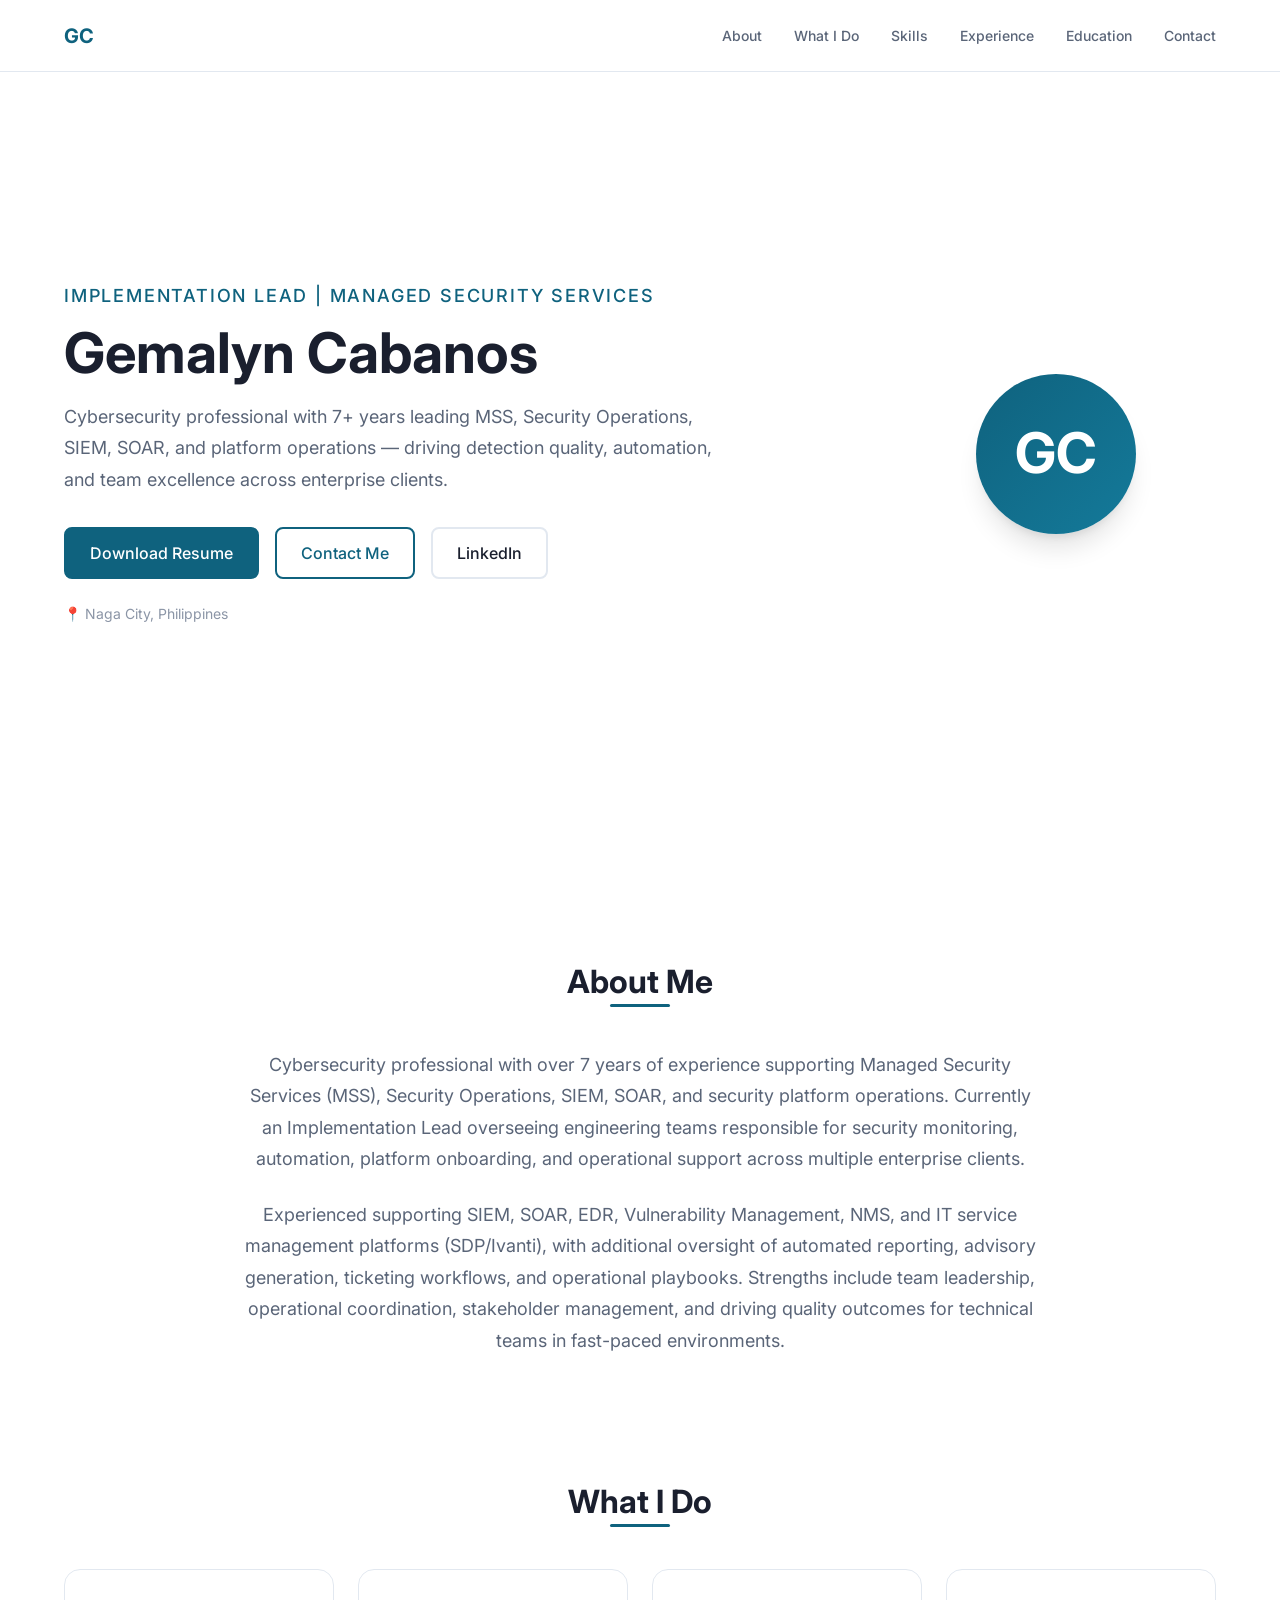
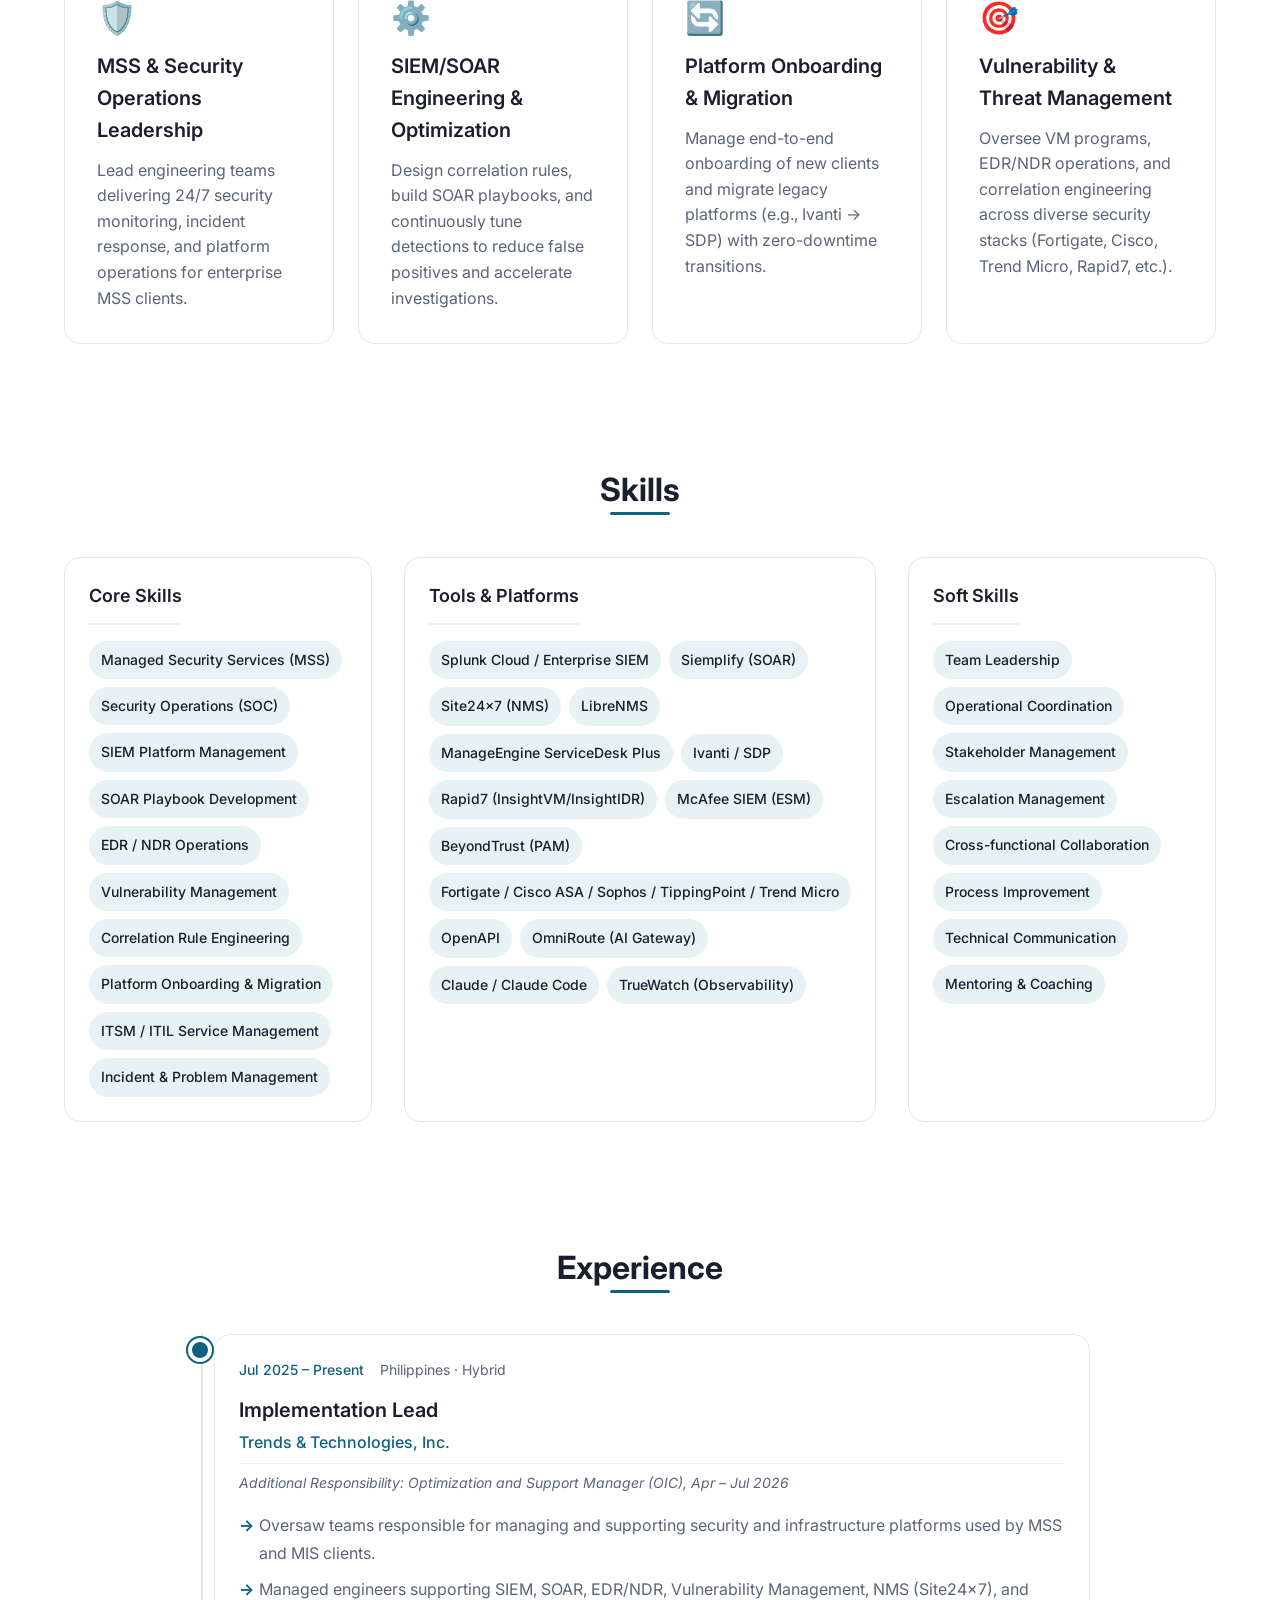
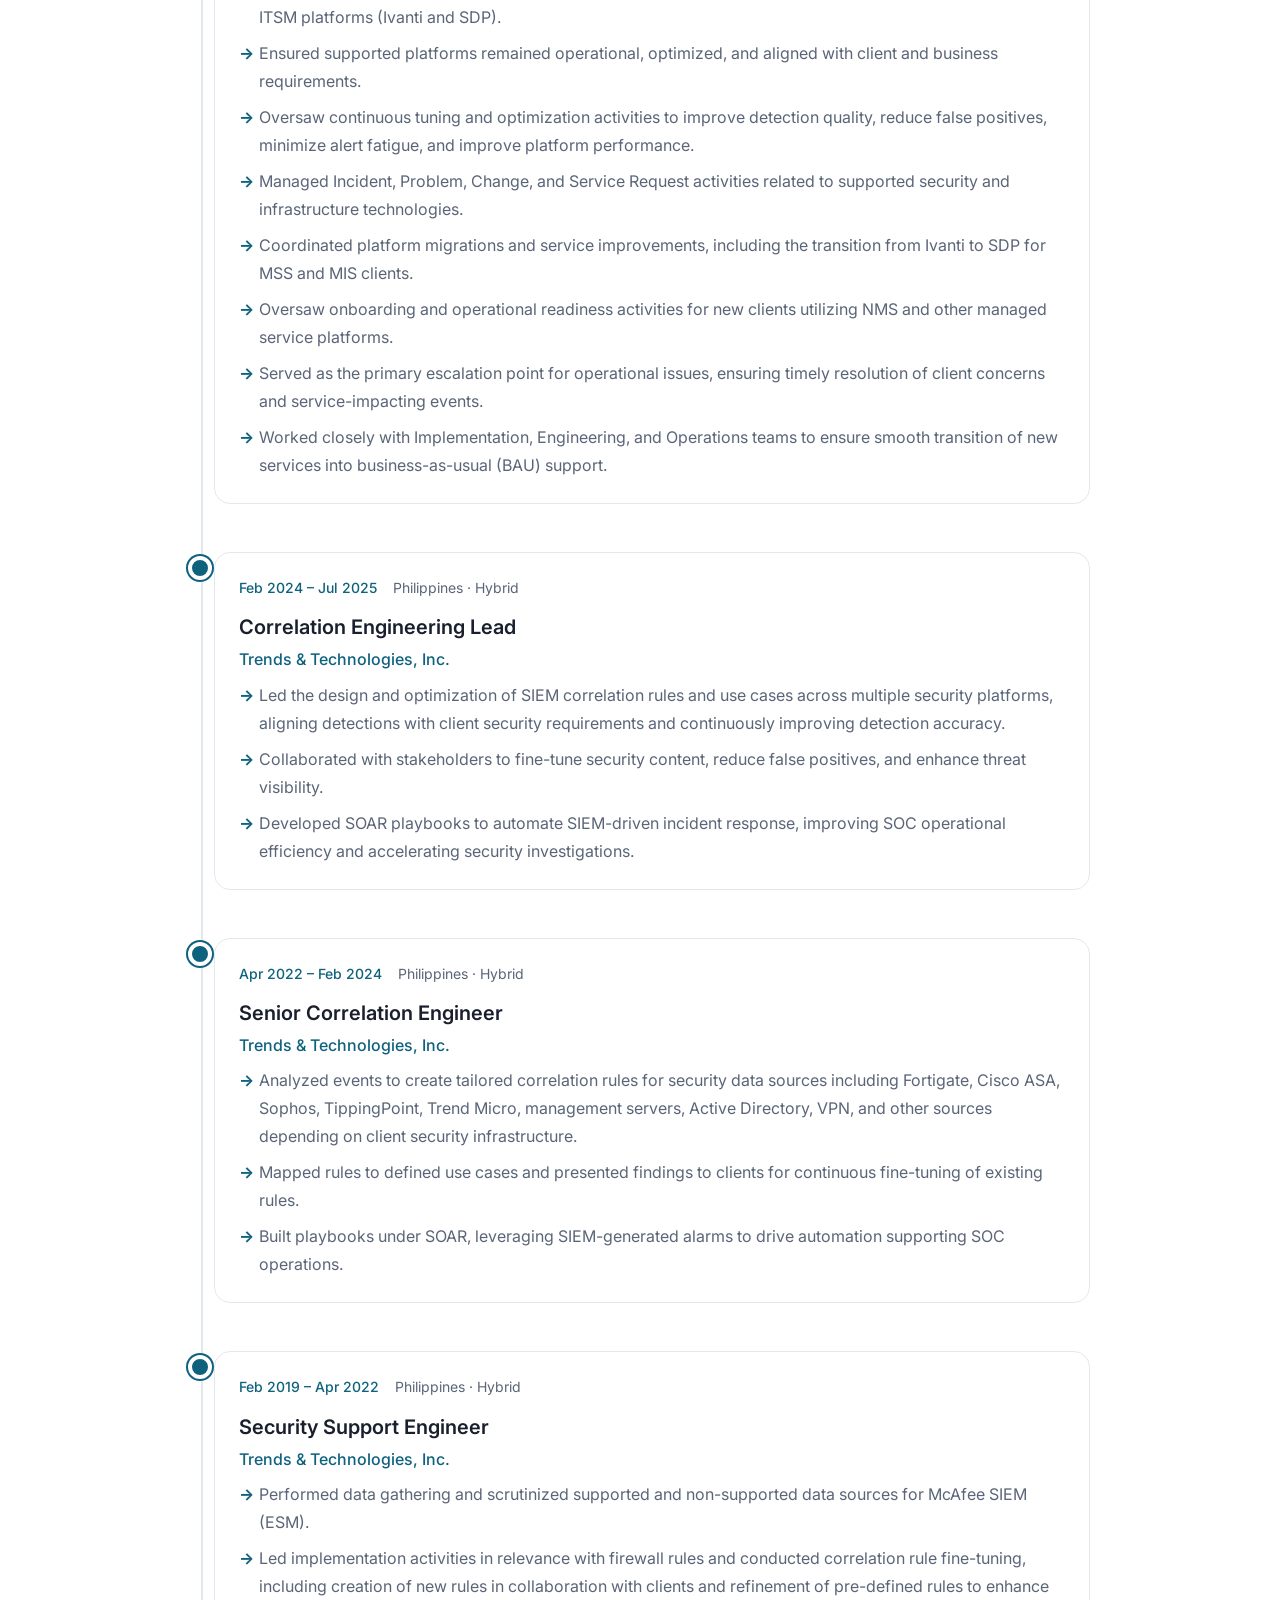
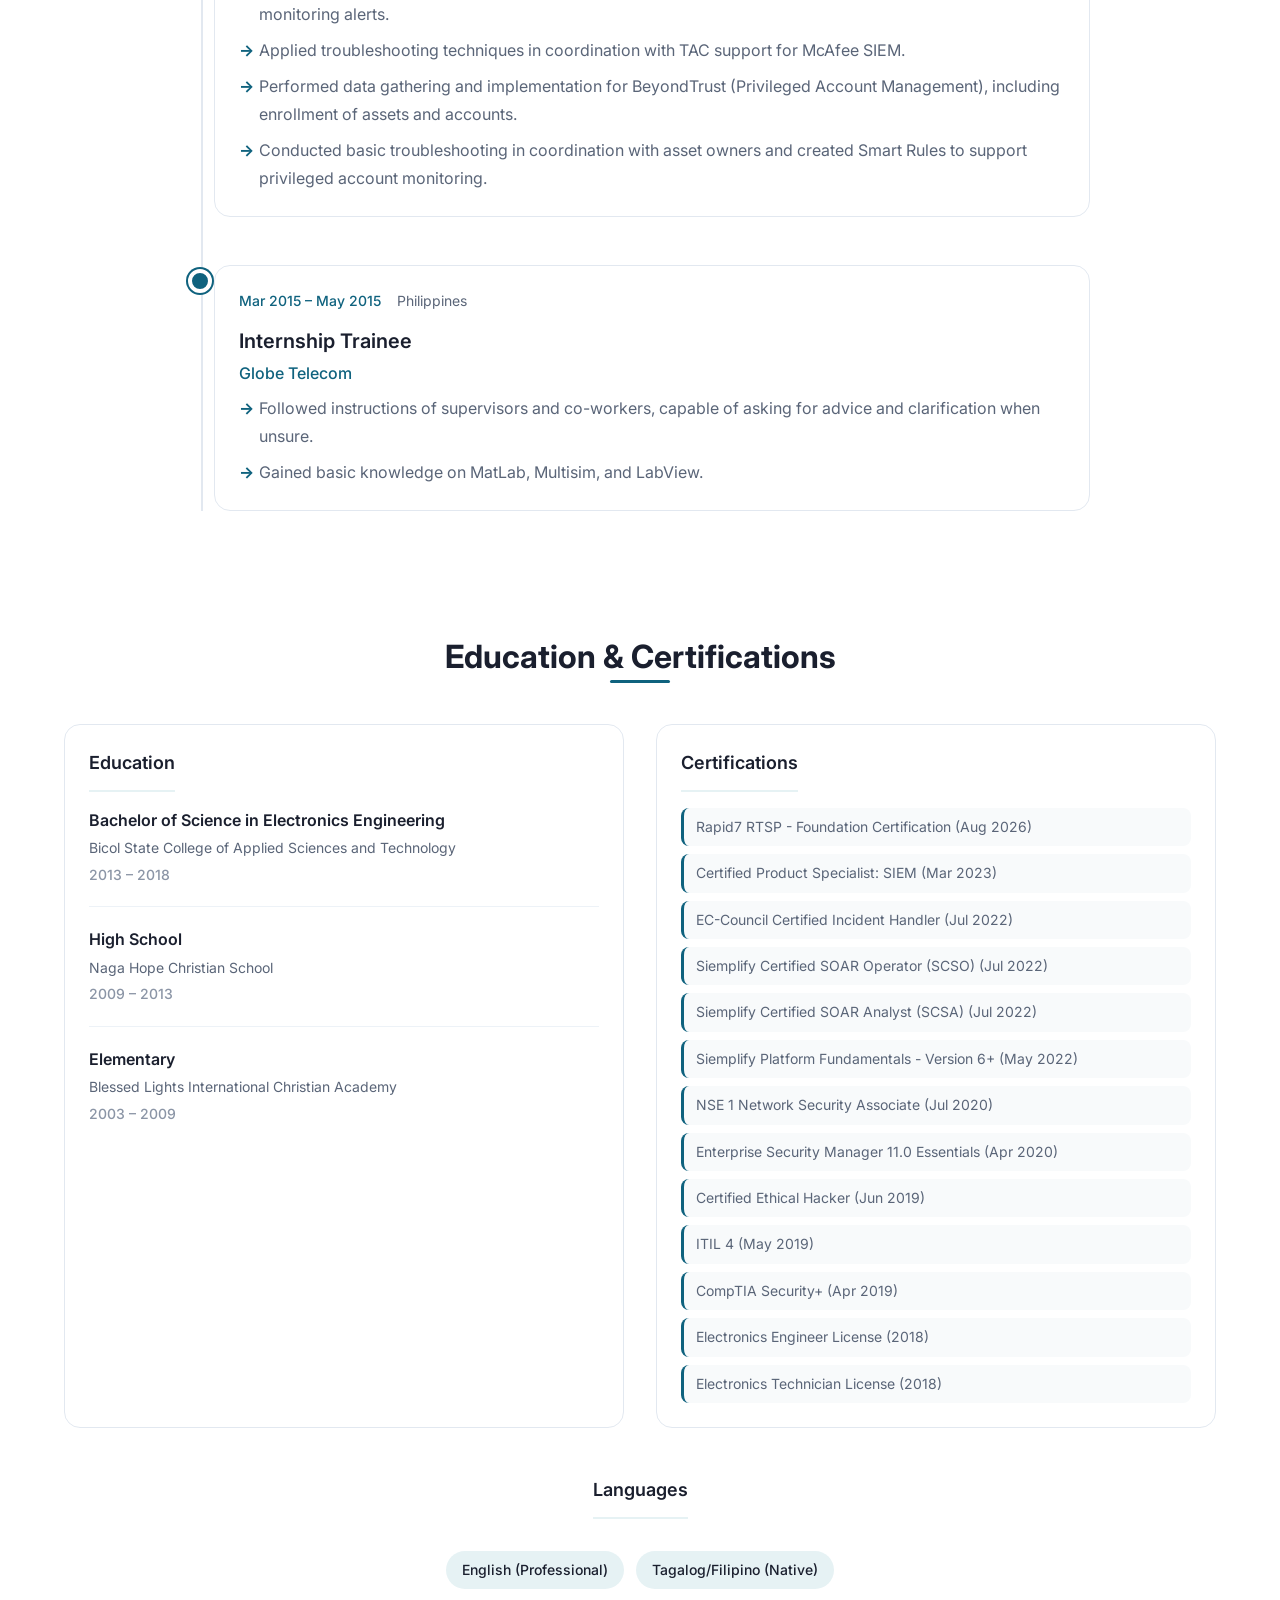
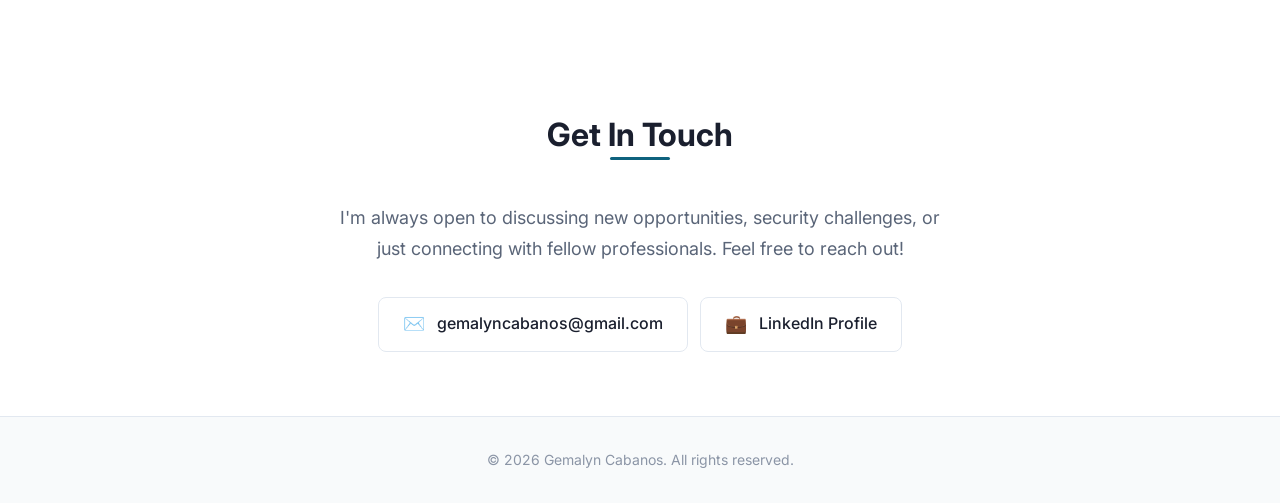
==== commit 4384c1c7: "Fix: remove timeline numbers, fix burger icon, fix mobile scroll, remove phone" ====
--- a/index.html
+++ b/index.html
@@ -340,10 +340,6 @@
               <span class="contact__icon" aria-hidden="true">✉️</span>
               <span>gemalyncabanos@gmail.com</span>
             </a>
-            <a href="tel:+639682970029" class="contact__link">
-              <span class="contact__icon" aria-hidden="true">📞</span>
-              <span>+63 968 297 0029</span>
-            </a>
             <a href="https://www.linkedin.com/in/gemcabanos" class="contact__link" target="_blank" rel="noopener noreferrer">
               <span class="contact__icon" aria-hidden="true">💼</span>
               <span>LinkedIn Profile</span>
--- a/css/styles.css
+++ b/css/styles.css
@@ -368,10 +368,12 @@
   display: none;
   width: 44px;
   height: 44px;
-  background: transparent;
-  border: none;
+  background: var(--color-background);
+  border: 1px solid var(--color-border);
+  border-radius: var(--radius-md);
   cursor: pointer;
   padding: 0;
+  box-shadow: var(--shadow-sm);
 }
 
 .nav__toggle-icon,
@@ -692,6 +694,7 @@
   padding-left: var(--space-6);
   max-width: 900px;
   margin: 0 auto;
+  list-style: none;
 }
 
 .timeline::before {
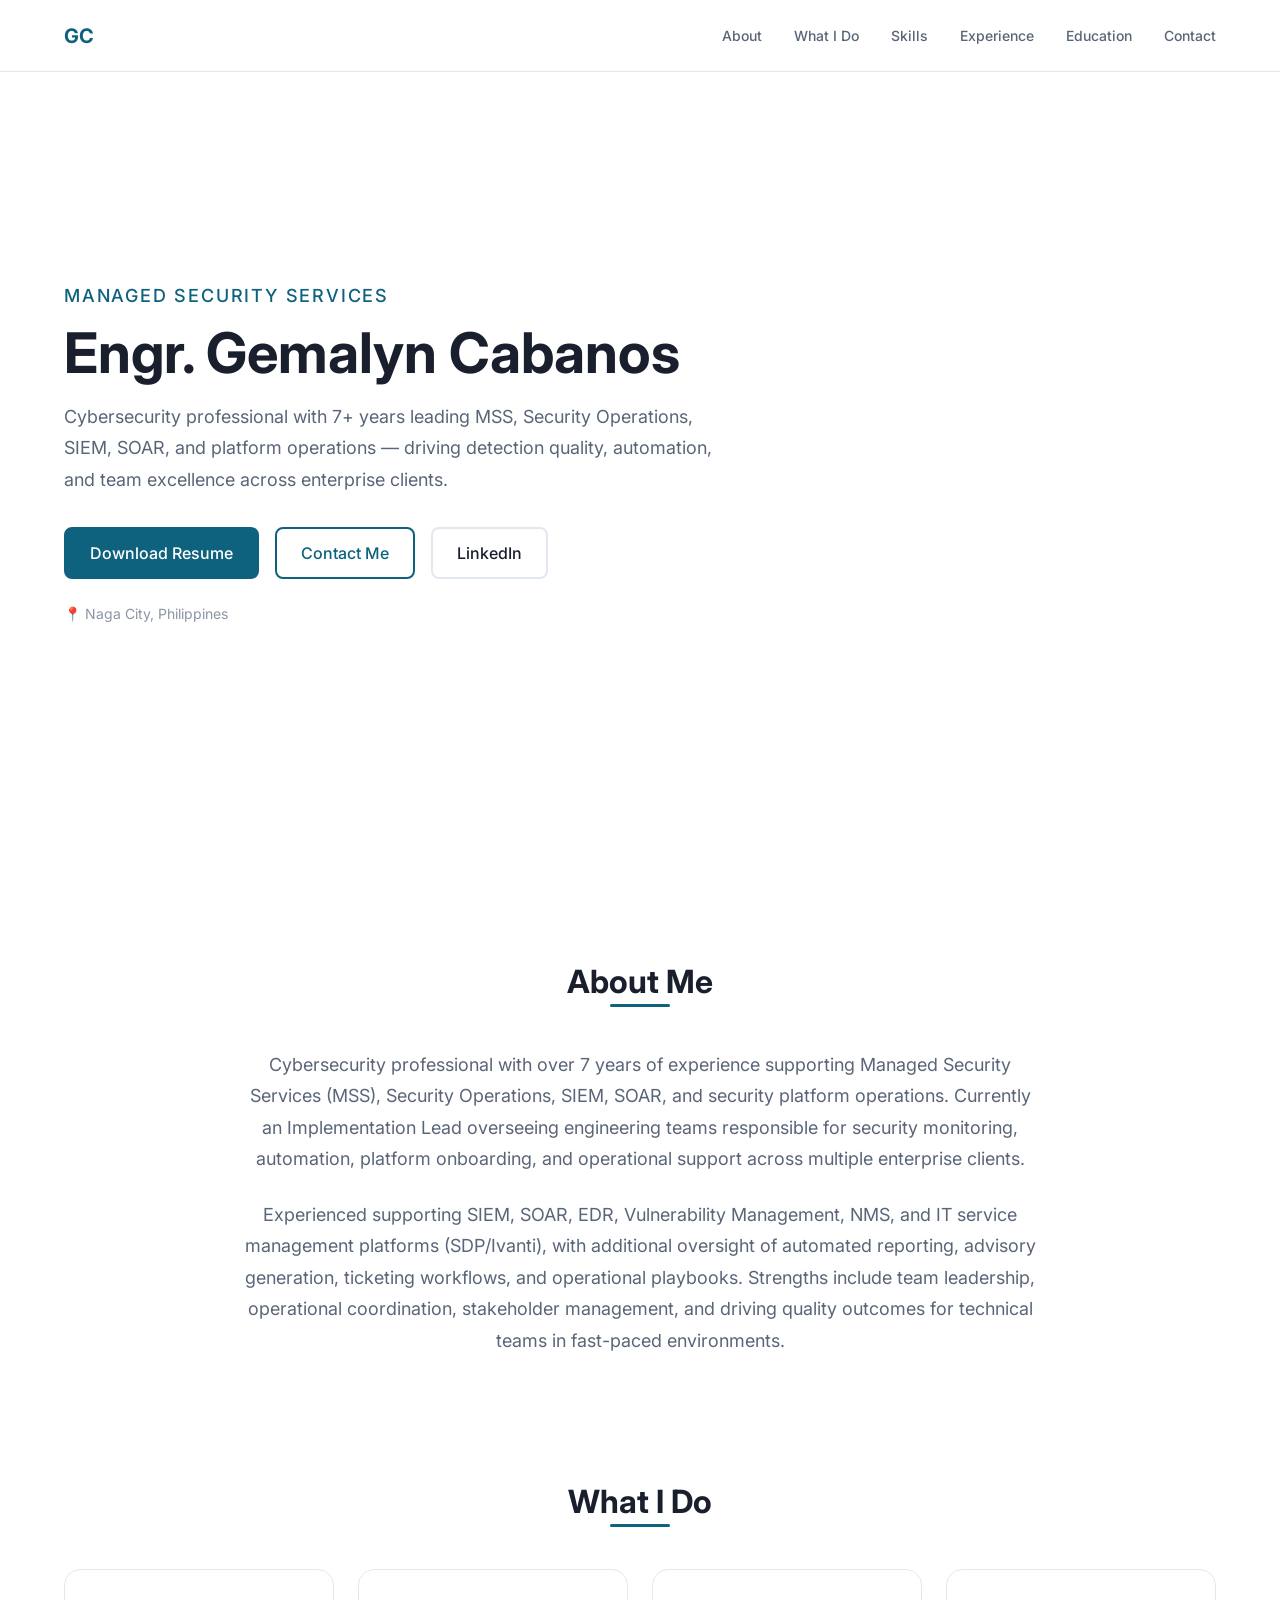
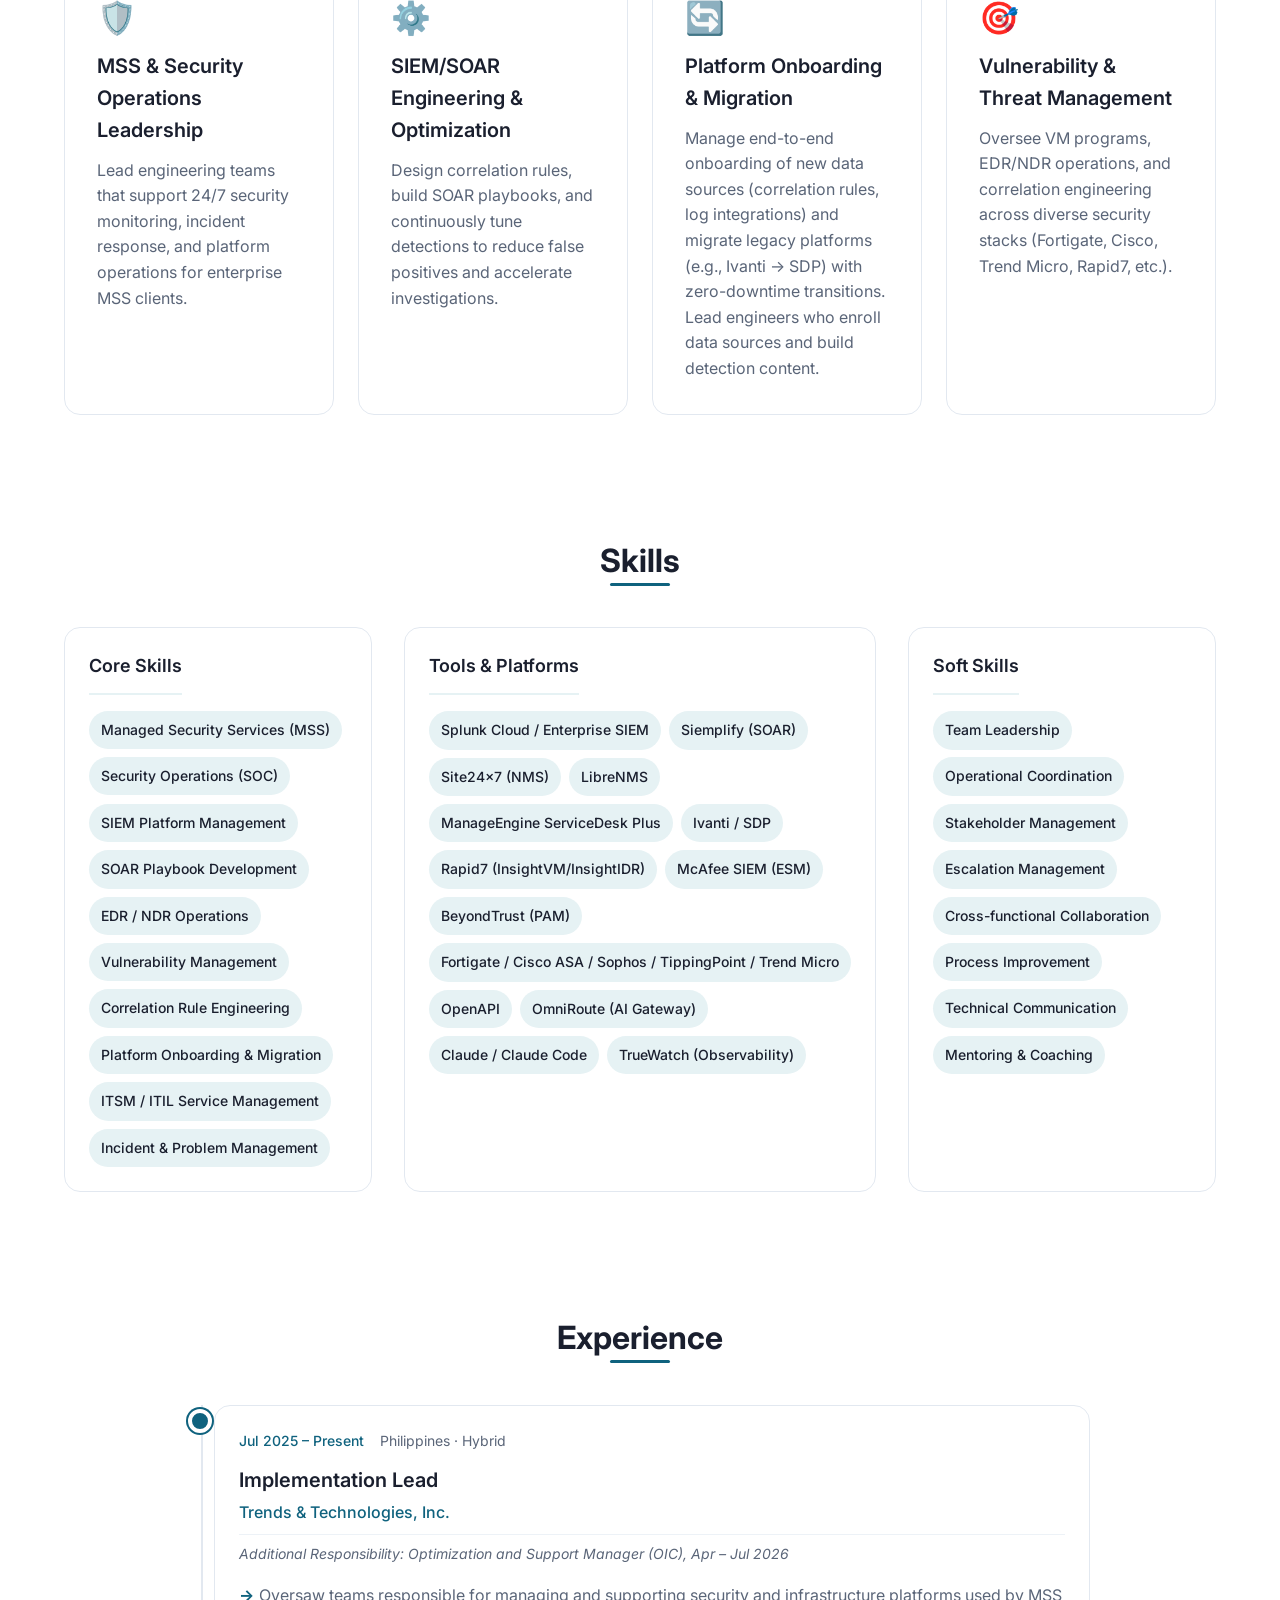
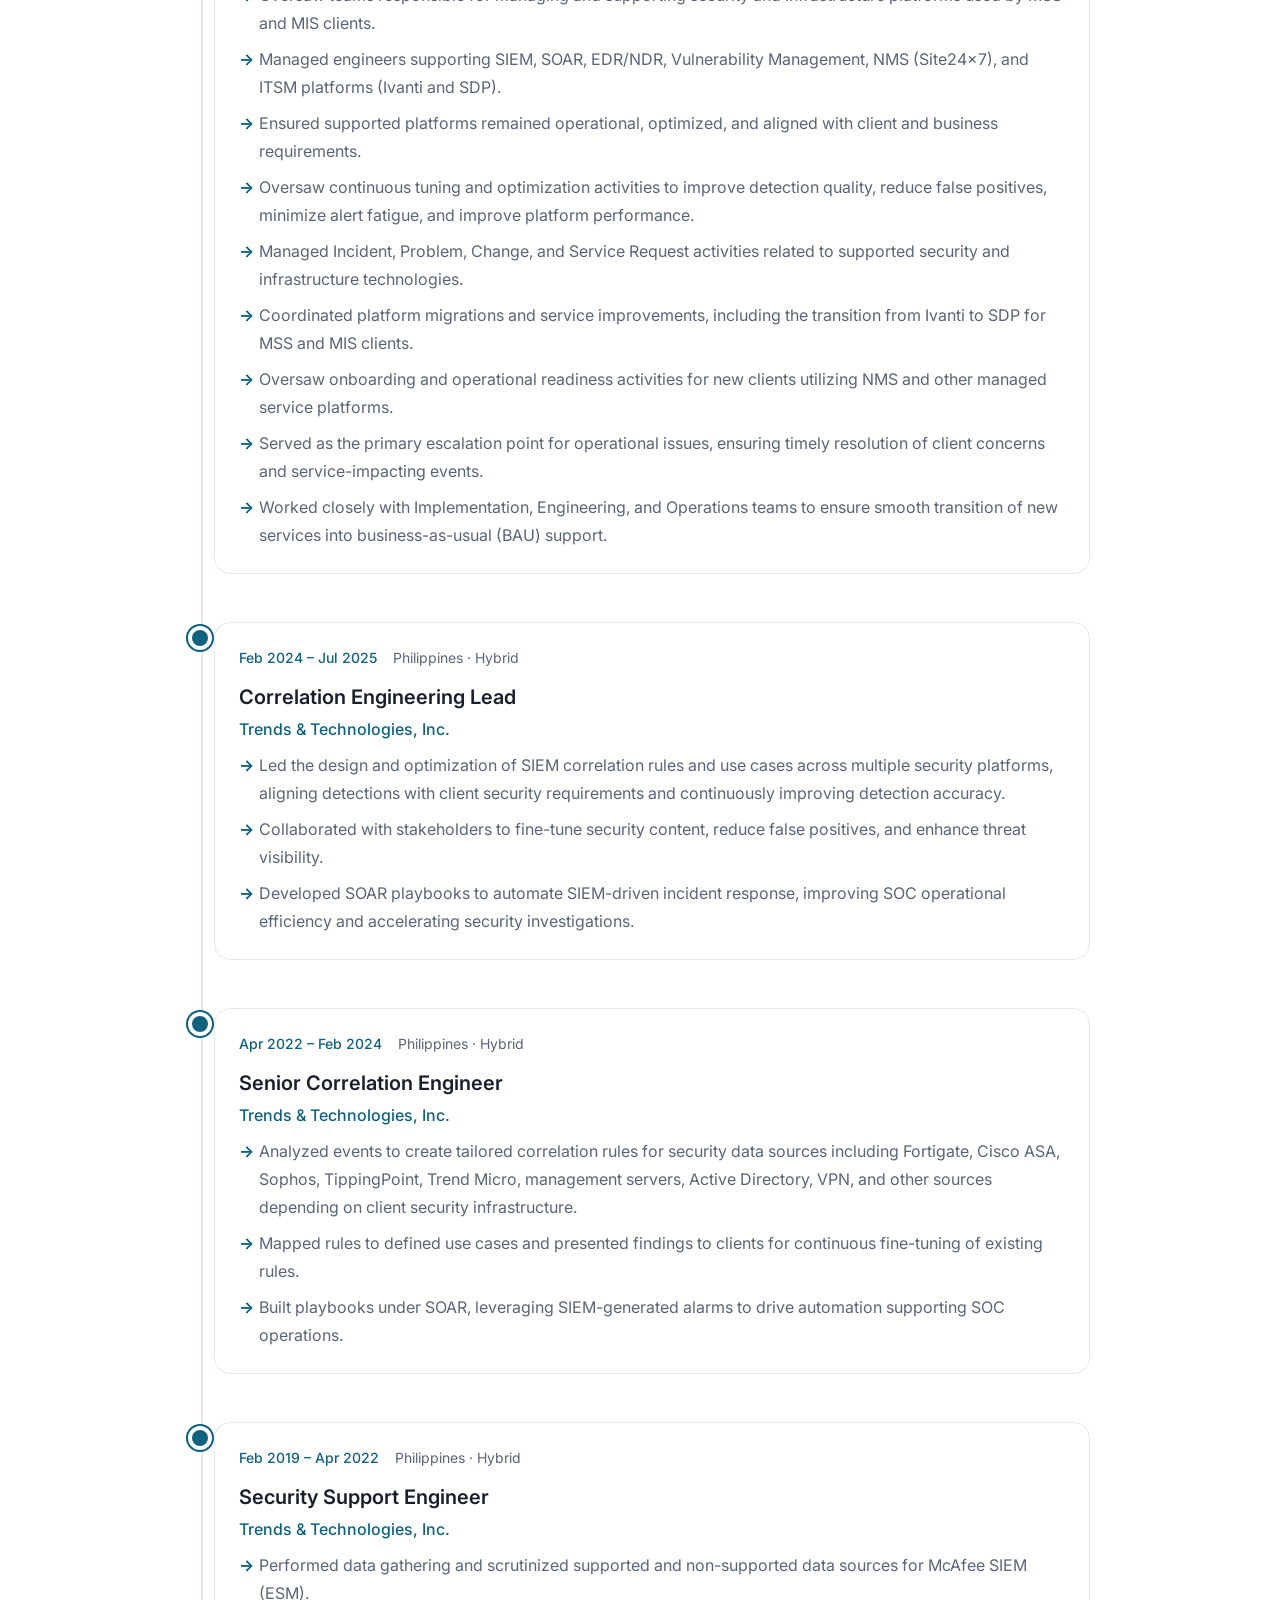
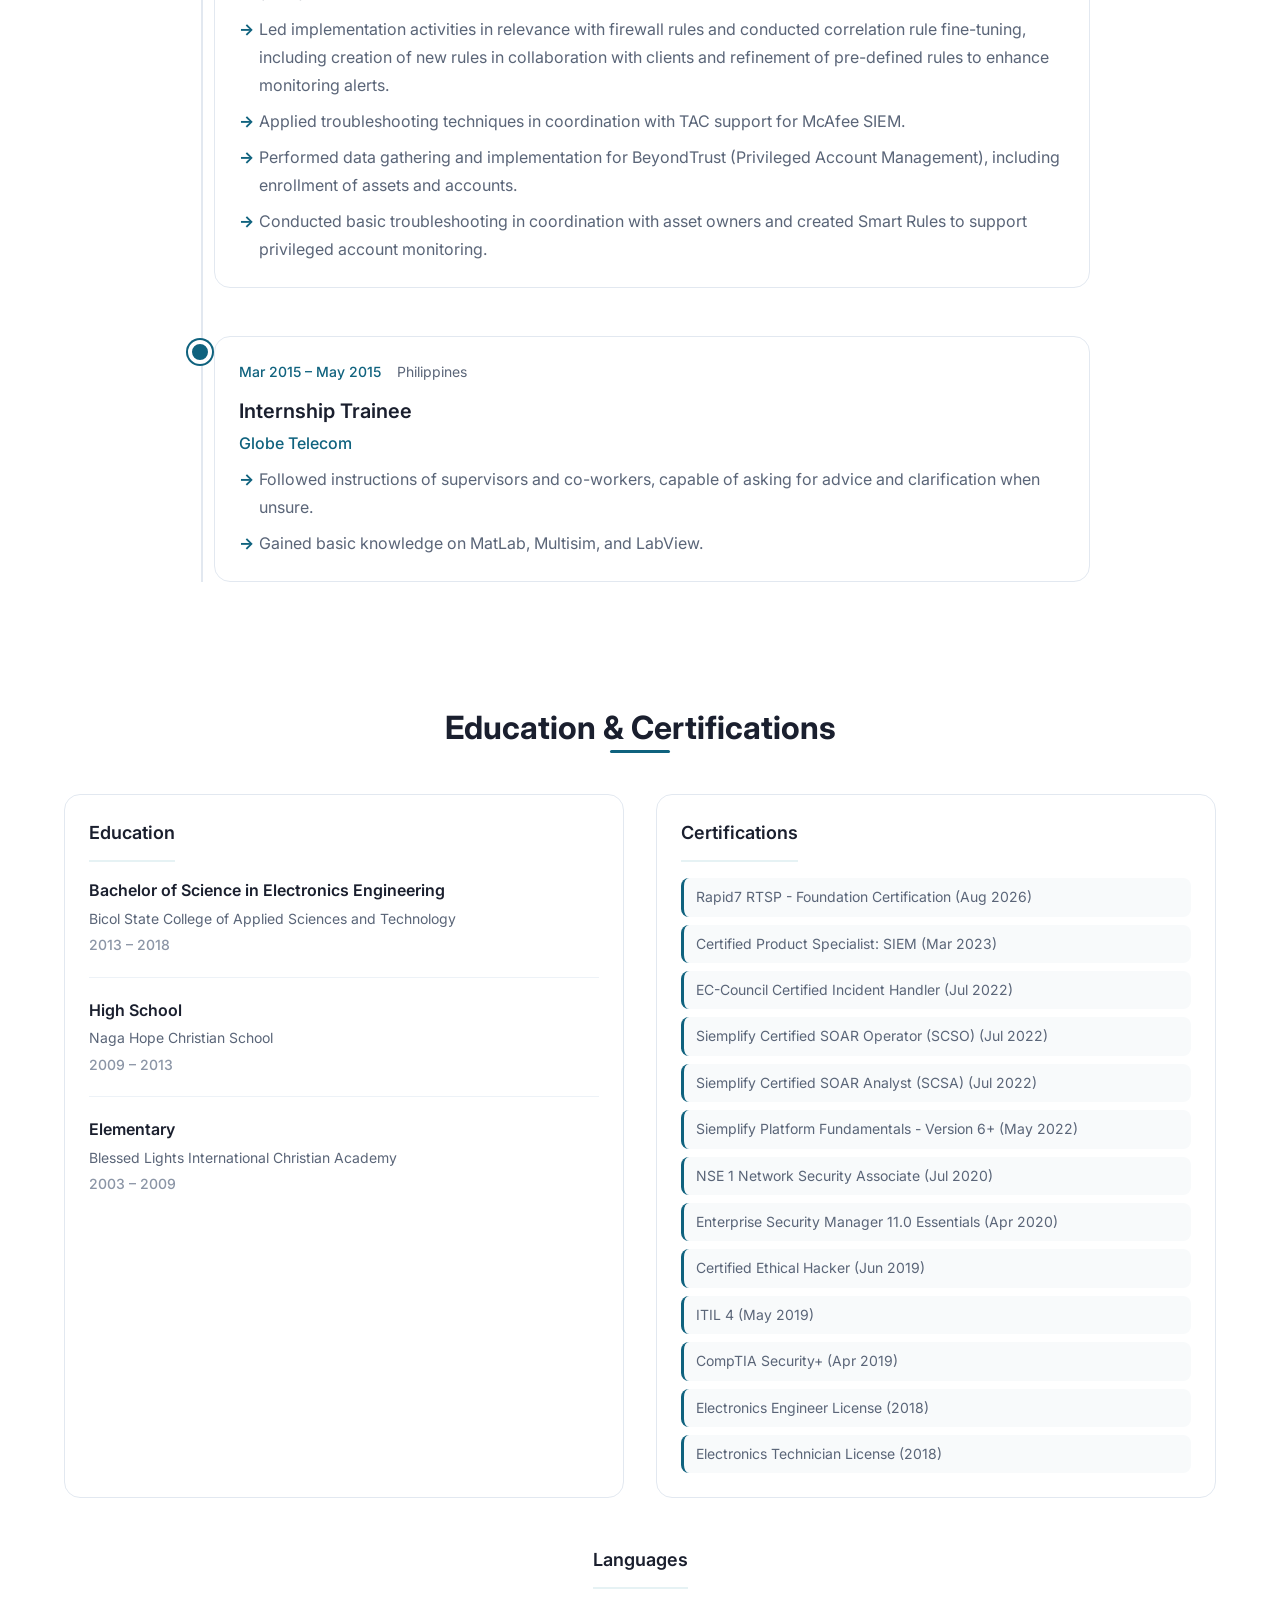
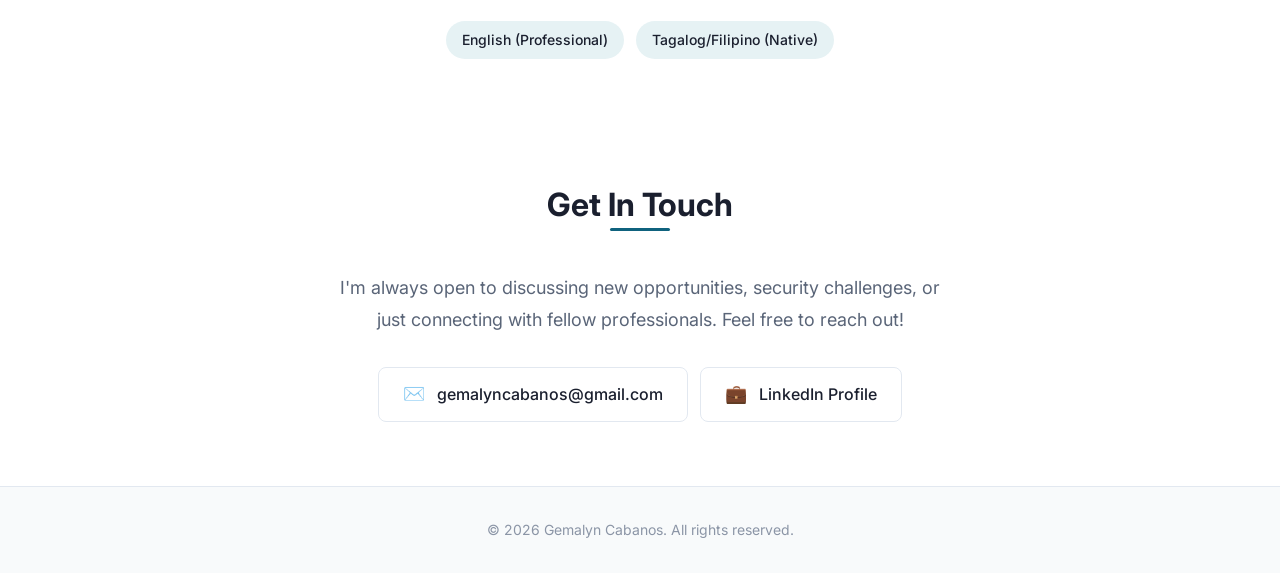
==== commit 4c488815: "Refine: clarify platform onboarding = data sources/rules, not clients; team leads enrollment" ====
--- a/index.html
+++ b/index.html
@@ -54,8 +54,8 @@
     <section class="hero" aria-labelledby="hero-heading">
       <div class="container hero__content">
         <div class="hero__text">
-          <p class="hero__eyebrow">Implementation Lead | Managed Security Services</p>
-          <h1 id="hero-heading" class="hero__title">Gemalyn Cabanos</h1>
+          <p class="hero__eyebrow">Managed Security Services</p>
+          <h1 id="hero-heading" class="hero__title">Engr. Gemalyn Cabanos</h1>
           <p class="hero__pitch">Cybersecurity professional with 7+ years leading MSS, Security Operations, SIEM, SOAR, and platform operations — driving detection quality, automation, and team excellence across enterprise clients.</p>
           <div class="hero__actions">
             <a href="assets/resume.pdf" class="btn btn--primary" download>Download Resume</a>
@@ -64,9 +64,6 @@
           </div>
           <p class="hero__location" aria-label="Location">📍 Naga City, Philippines</p>
         </div>
-        <div class="hero__avatar" aria-hidden="true">
-          <div class="avatar" role="img" aria-label="Gemalyn Cabanos">GC</div>
-        </div>
       </div>
     </section>
 
@@ -93,7 +90,7 @@
           <article class="card" role="listitem">
             <div class="card__icon" aria-hidden="true">🛡️</div>
             <h3 class="card__title">MSS & Security Operations Leadership</h3>
-            <p class="card__description">Lead engineering teams delivering 24/7 security monitoring, incident response, and platform operations for enterprise MSS clients.</p>
+            <p class="card__description">Lead engineering teams that support 24/7 security monitoring, incident response, and platform operations for enterprise MSS clients.</p>
           </article>
           <article class="card" role="listitem">
             <div class="card__icon" aria-hidden="true">⚙️</div>
@@ -103,7 +100,7 @@
           <article class="card" role="listitem">
             <div class="card__icon" aria-hidden="true">🔄</div>
             <h3 class="card__title">Platform Onboarding & Migration</h3>
-            <p class="card__description">Manage end-to-end onboarding of new clients and migrate legacy platforms (e.g., Ivanti → SDP) with zero-downtime transitions.</p>
+            <p class="card__description">Manage end-to-end onboarding of new data sources (correlation rules, log integrations) and migrate legacy platforms (e.g., Ivanti → SDP) with zero-downtime transitions. Lead engineers who enroll data sources and build detection content.</p>
           </article>
           <article class="card" role="listitem">
             <div class="card__icon" aria-hidden="true">🎯</div>
--- a/css/styles.css
+++ b/css/styles.css
@@ -518,28 +518,8 @@
   gap: var(--space-2);
 }
 
-.hero__avatar {
-  display: flex;
-  justify-content: center;
-}
-
-.avatar {
-  width: 160px;
-  height: 160px;
-  border-radius: 50%;
-  background: linear-gradient(135deg, var(--color-primary) 0%, var(--color-primary-light) 100%);
-  display: flex;
-  align-items: center;
-  justify-content: center;
-  font-size: var(--font-size-5xl);
-  font-weight: var(--font-weight-bold);
-  color: #fff;
-  box-shadow: var(--shadow-xl);
-}
-
 @media (min-width: 768px) {
   .hero__content {
-    grid-template-columns: 1fr 320px;
     text-align: left;
   }
 
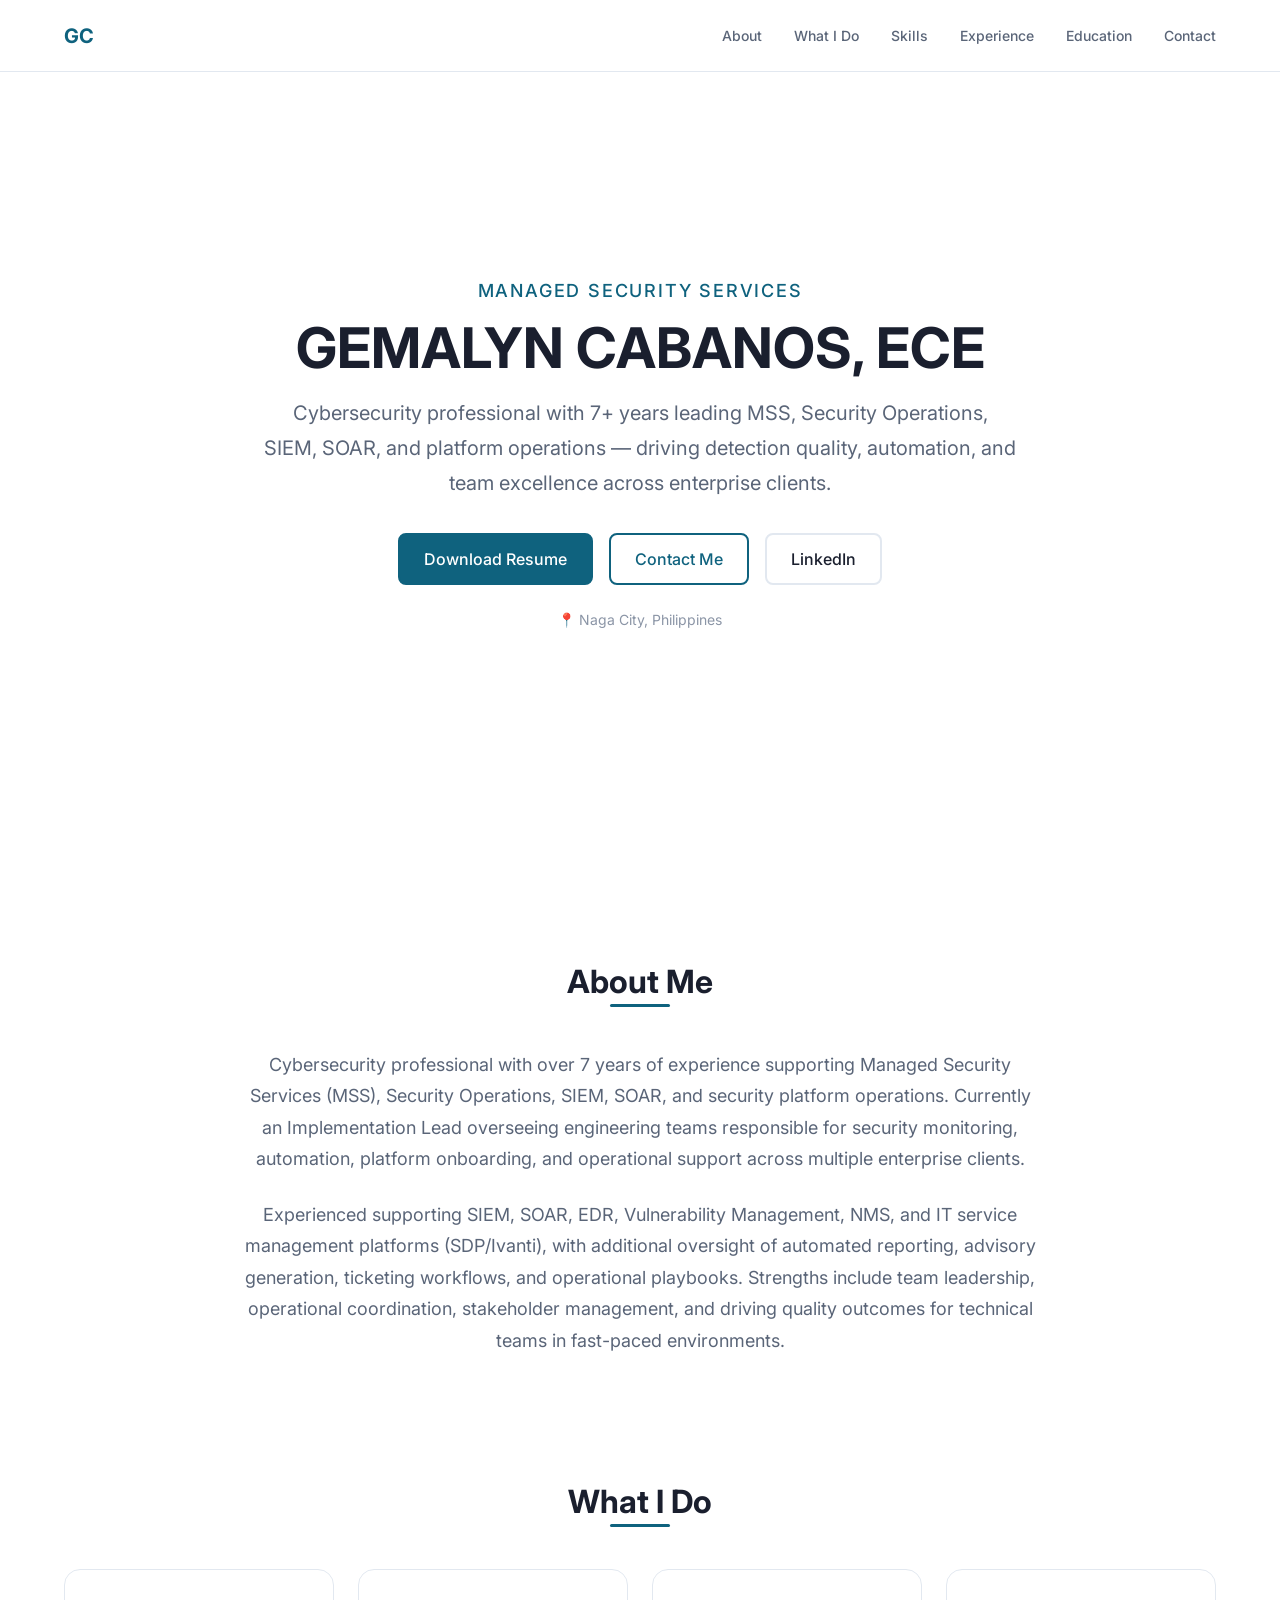
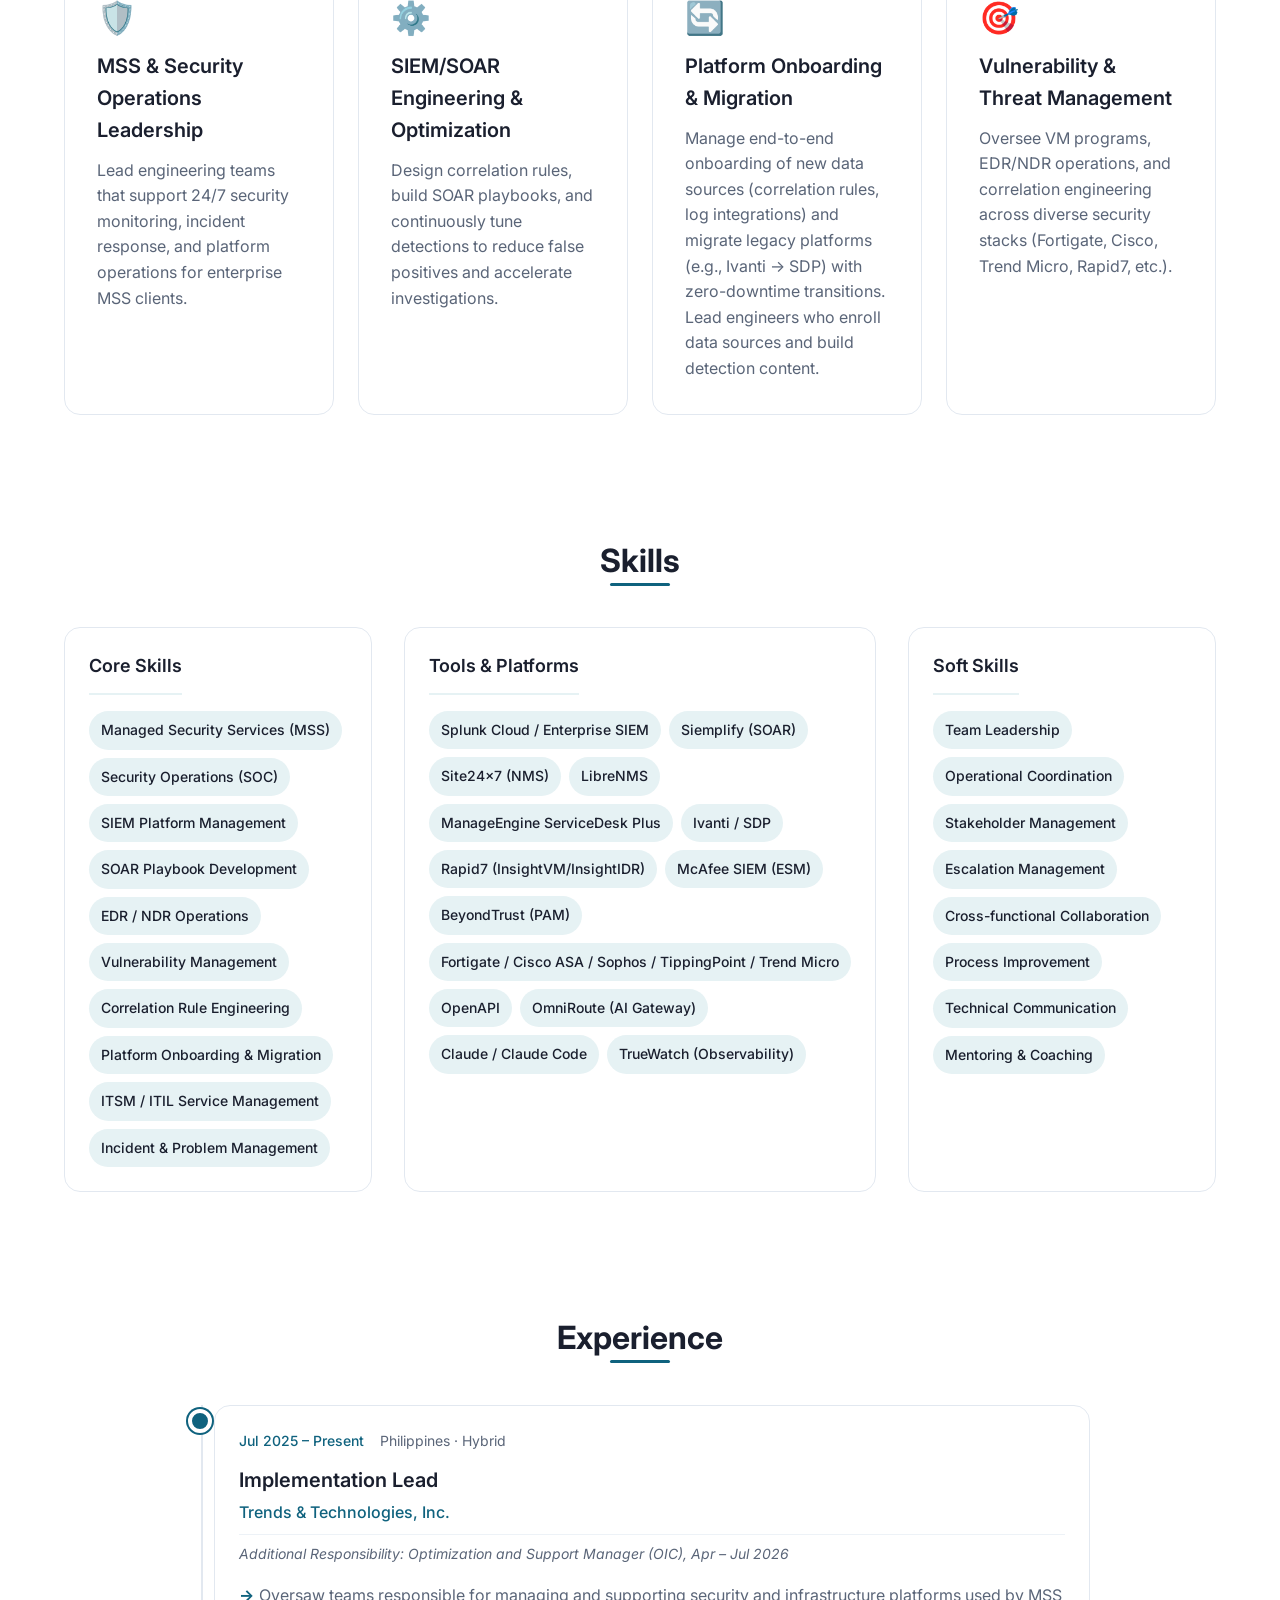
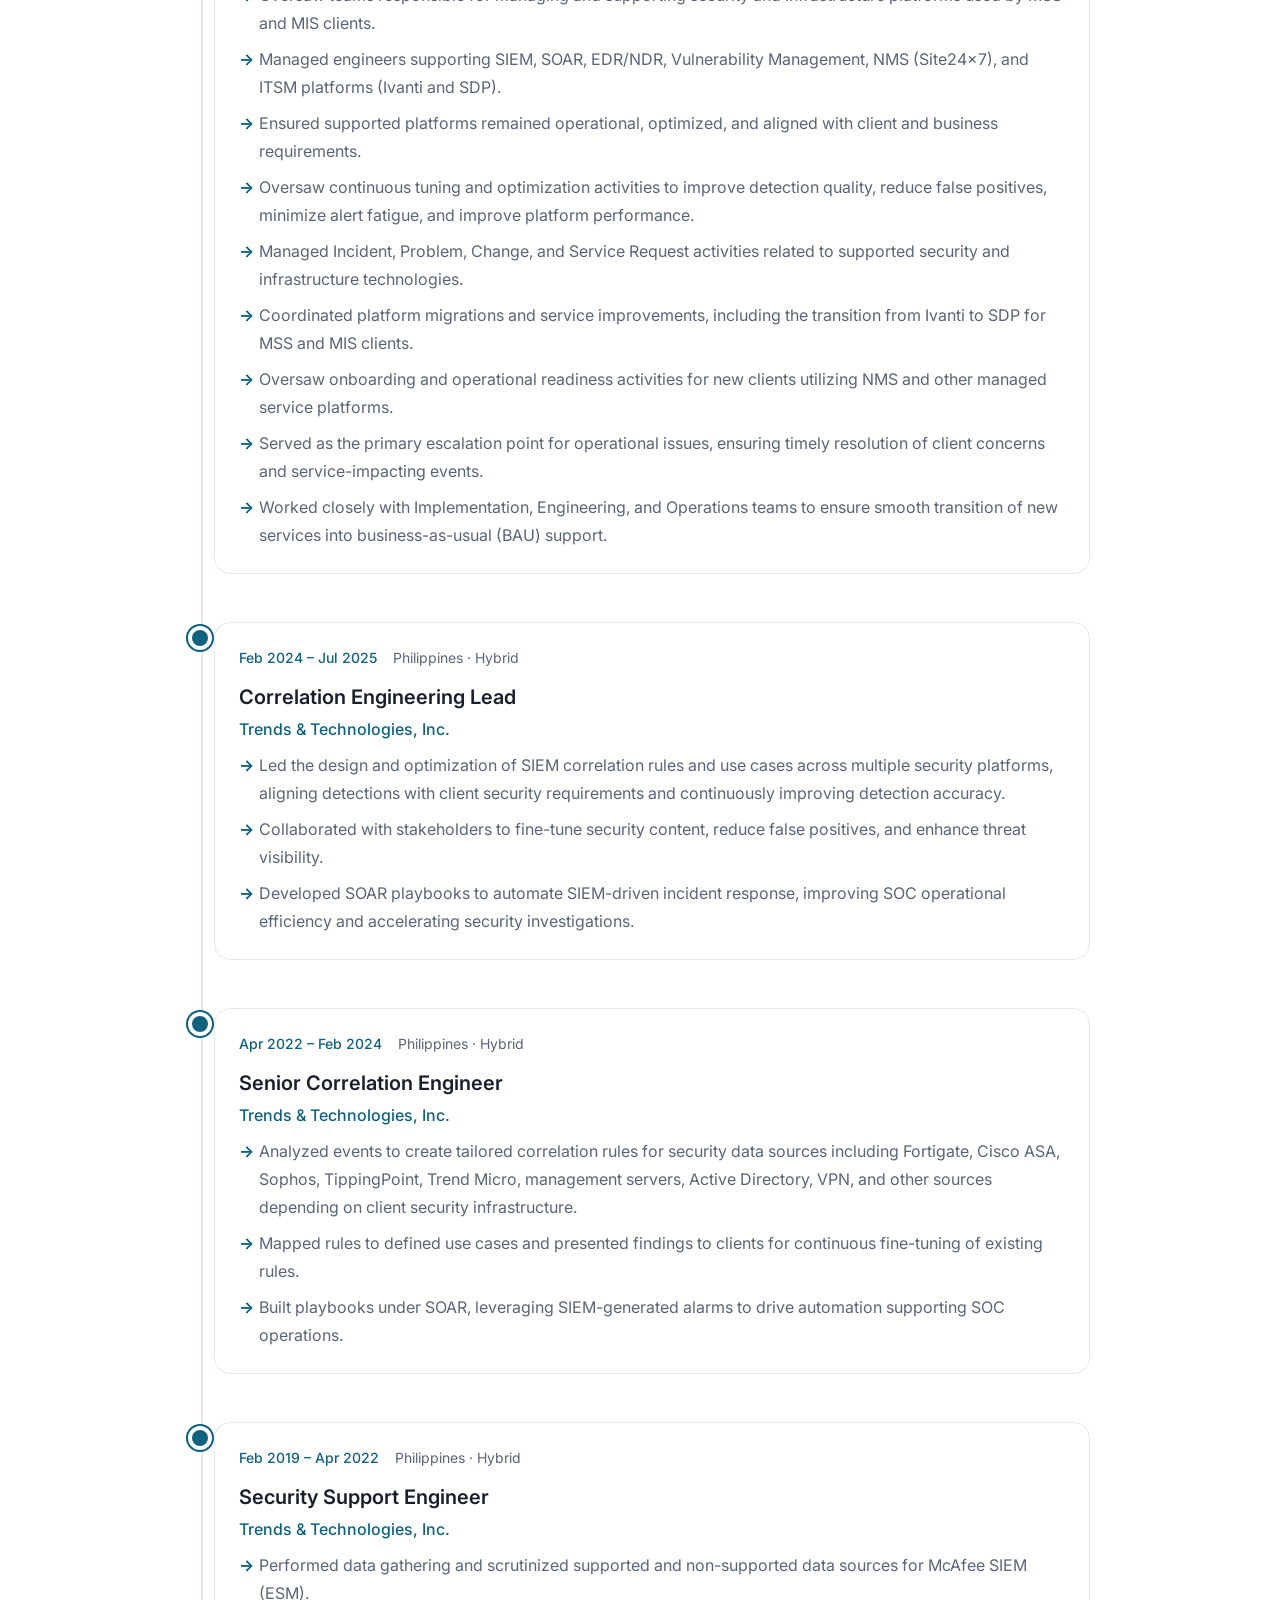
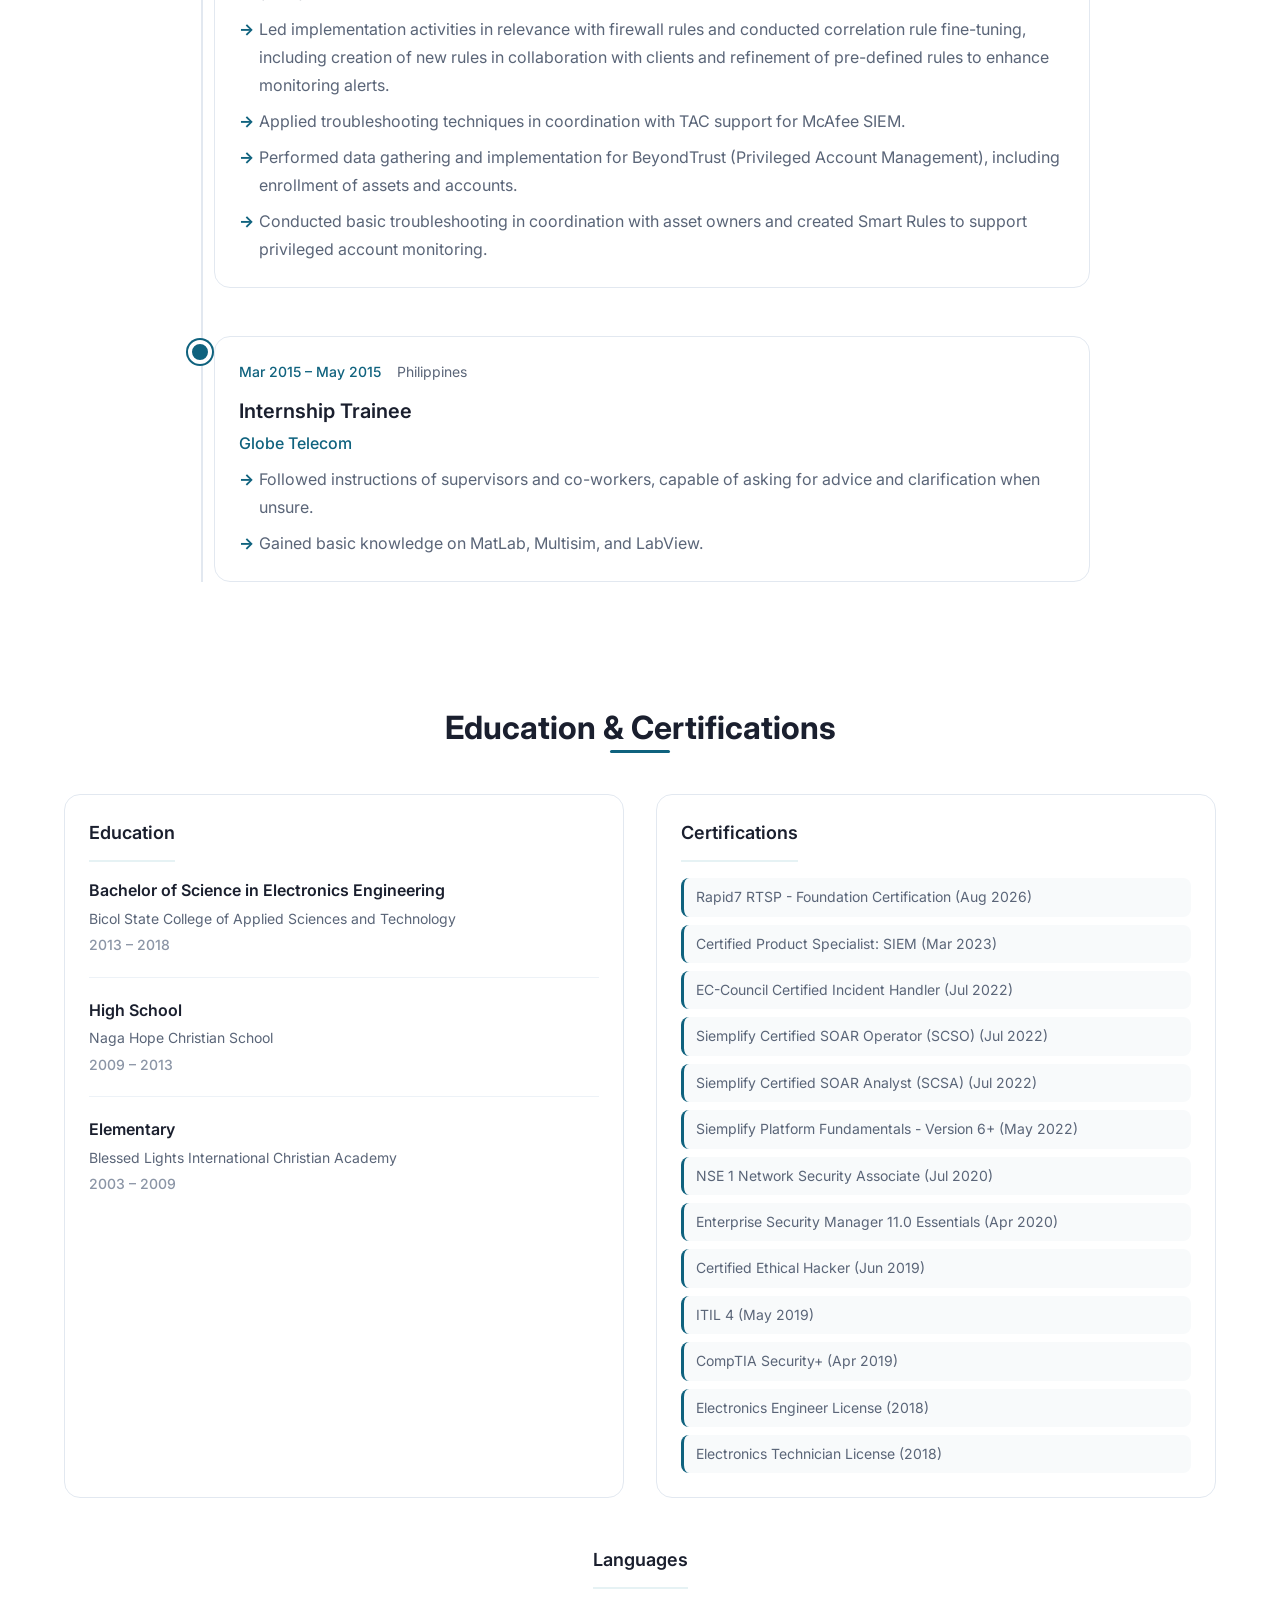
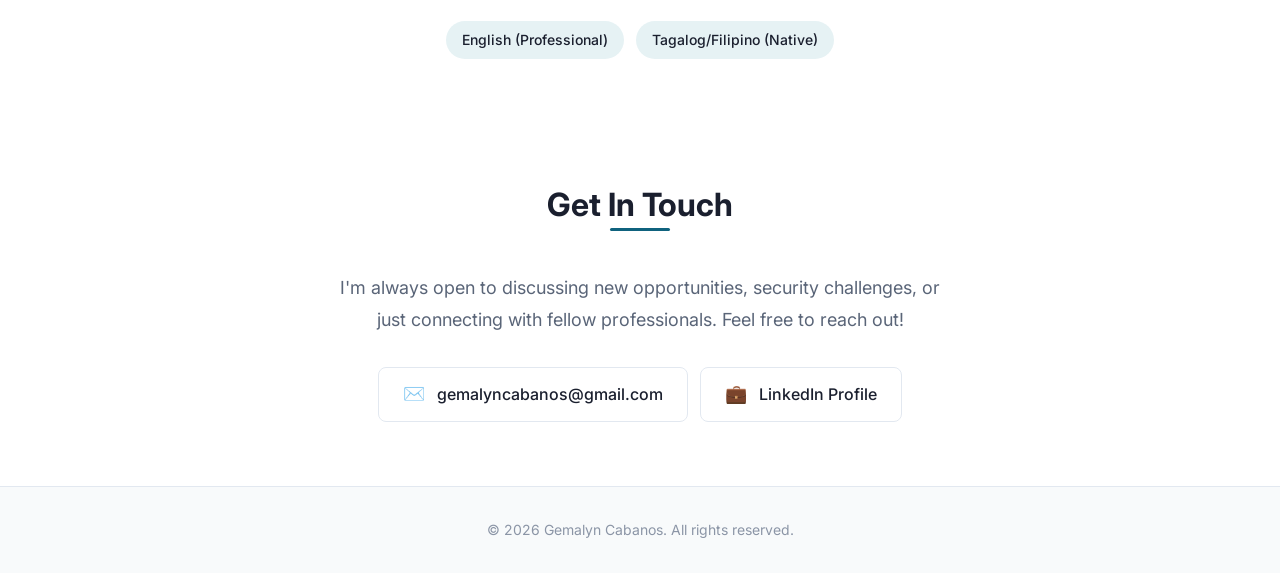
==== commit ad7e0ac0: "Update: name to ALL CAPS with ECE suffix" ====
--- a/index.html
+++ b/index.html
@@ -55,7 +55,7 @@
       <div class="container hero__content">
         <div class="hero__text">
           <p class="hero__eyebrow">Managed Security Services</p>
-          <h1 id="hero-heading" class="hero__title">Engr. Gemalyn Cabanos</h1>
+          <h1 id="hero-heading" class="hero__title">GEMALYN CABANOS, ECE</h1>
           <p class="hero__pitch">Cybersecurity professional with 7+ years leading MSS, Security Operations, SIEM, SOAR, and platform operations — driving detection quality, automation, and team excellence across enterprise clients.</p>
           <div class="hero__actions">
             <a href="assets/resume.pdf" class="btn btn--primary" download>Download Resume</a>
--- a/css/styles.css
+++ b/css/styles.css
@@ -472,6 +472,8 @@
   gap: var(--space-12);
   align-items: center;
   text-align: center;
+  max-width: 800px;
+  margin: 0 auto;
 }
 
 .hero__eyebrow {
@@ -519,21 +521,18 @@
 }
 
 @media (min-width: 768px) {
-  .hero__content {
-    text-align: left;
+  .hero__title {
+    font-size: var(--font-size-5xl);
   }
 
   .hero__pitch {
-    margin-left: 0;
-    margin-right: 0;
-  }
-
-  .hero__actions {
-    justify-content: flex-start;
-  }
-
-  .hero__location {
-    justify-content: flex-start;
+    font-size: var(--font-size-xl);
+  }
+}
+
+@media (min-width: 1024px) {
+  .hero__title {
+    font-size: var(--font-size-5xl);
   }
 }
 
